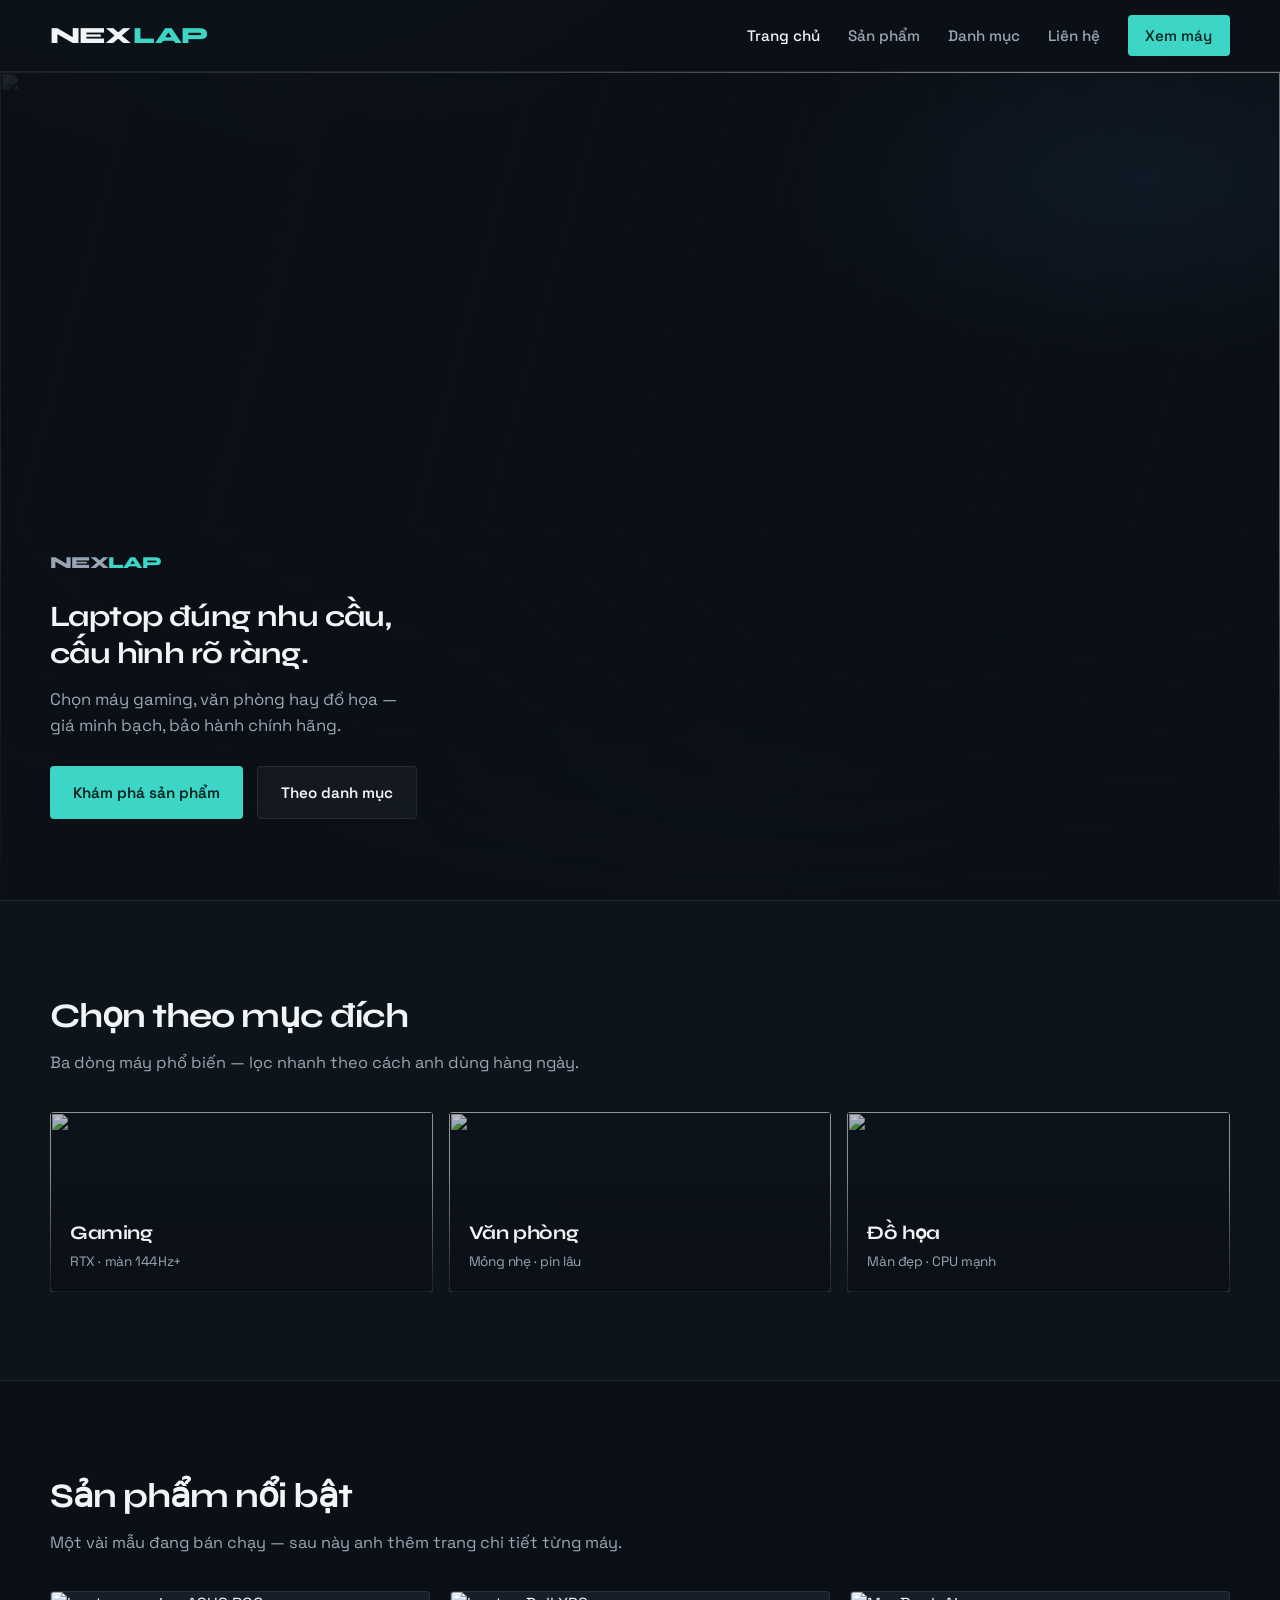
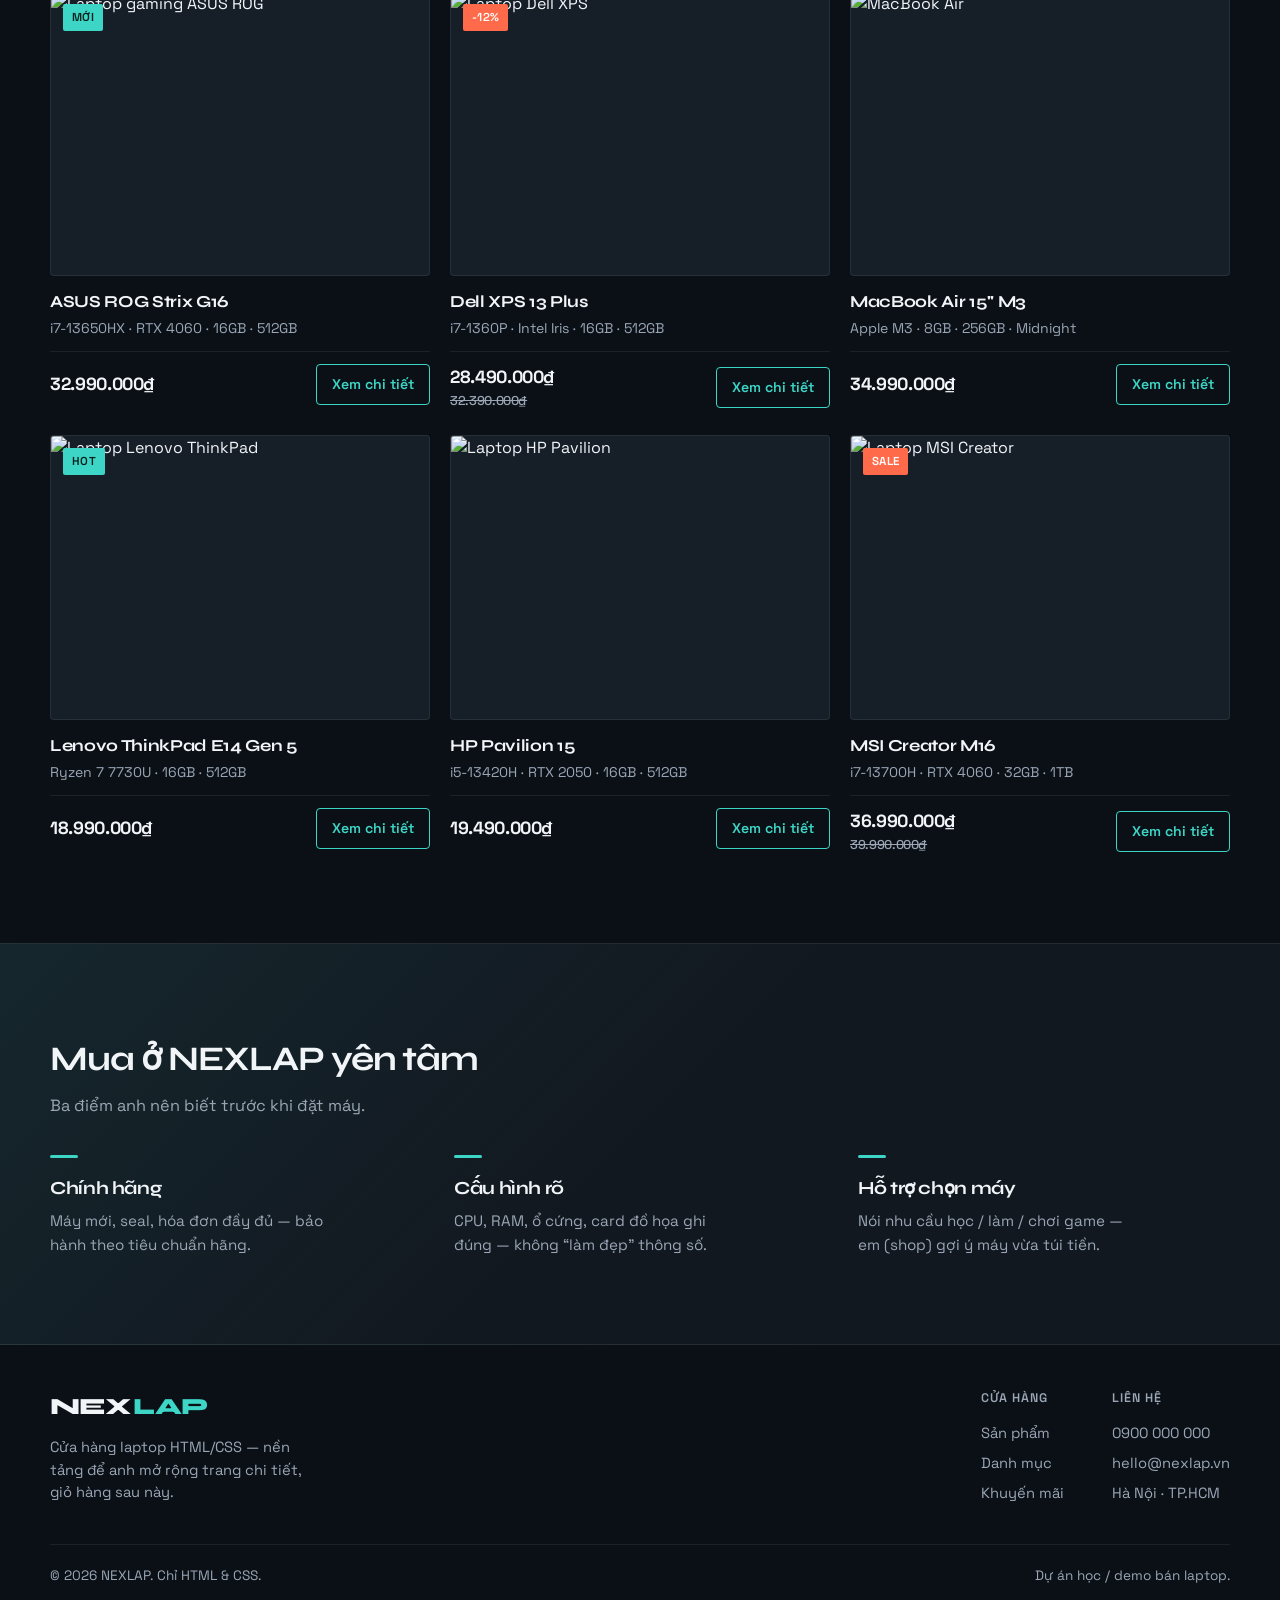
==== index.html @ 3cbf08a7 "create project" ====
<!DOCTYPE html>
<html lang="vi">
<head>
  <meta charset="UTF-8" />
  <meta name="viewport" content="width=device-width, initial-scale=1.0" />
  <title>NEXLAP — Laptop chính hãng</title>
  <meta name="description" content="NEXLAP — Cửa hàng laptop gaming, văn phòng và đồ họa. Máy chính hãng, cấu hình rõ ràng." />
  <link rel="stylesheet" href="css/style.css" />
</head>
<body>
  <header class="site-header">
    <div class="container">
      <a class="brand" href="index.html">NEX<span>LAP</span></a>

      <input class="nav-check" type="checkbox" id="nav-toggle" hidden />
      <label class="menu-toggle" for="nav-toggle" aria-label="Mở / đóng menu">
        <span></span>
      </label>

      <nav class="nav" id="main-nav">
        <a href="index.html" aria-current="page">Trang chủ</a>
        <a href="#san-pham">Sản phẩm</a>
        <a href="#danh-muc">Danh mục</a>
        <a href="#lien-he">Liên hệ</a>
        <a class="nav-cta" href="#san-pham">Xem máy</a>
      </nav>
    </div>
  </header>

  <main>
    <section class="hero" aria-label="Giới thiệu">
      <div class="hero-media" aria-hidden="true">
        <img
          src="https://images.unsplash.com/photo-1496181133206-80ce9b88a853?auto=format&fit=crop&w=1920&q=80"
          alt=""
          width="1920"
          height="1080"
        />
      </div>
      <div class="container">
        <div class="hero-content">
          <p class="hero-brand">NEX<span>LAP</span></p>
          <h1>Laptop đúng nhu cầu, cấu hình rõ ràng.</h1>
          <p>Chọn máy gaming, văn phòng hay đồ họa — giá minh bạch, bảo hành chính hãng.</p>
          <div class="hero-actions">
            <a class="btn btn-primary" href="#san-pham">Khám phá sản phẩm</a>
            <a class="btn btn-ghost" href="#danh-muc">Theo danh mục</a>
          </div>
        </div>
      </div>
    </section>

    <section class="section categories" id="danh-muc">
      <div class="container">
        <div class="section-head">
          <h2>Chọn theo mục đích</h2>
          <p>Ba dòng máy phổ biến — lọc nhanh theo cách anh dùng hàng ngày.</p>
        </div>
        <div class="cat-grid">
          <a class="cat-link" href="#san-pham">
            <img
              src="https://images.unsplash.com/photo-1593640408182-31c70c8268f5?auto=format&fit=crop&w=800&q=80"
              alt=""
              width="800"
              height="500"
            />
            <strong>Gaming<em>RTX · màn 144Hz+</em></strong>
          </a>
          <a class="cat-link" href="#san-pham">
            <img
              src="https://images.unsplash.com/photo-1525547719571-a2d4ac882e74?auto=format&fit=crop&w=800&q=80"
              alt=""
              width="800"
              height="500"
            />
            <strong>Văn phòng<em>Mỏng nhẹ · pin lâu</em></strong>
          </a>
          <a class="cat-link" href="#san-pham">
            <img
              src="https://images.unsplash.com/photo-1517336714731-489689fd1ca8?auto=format&fit=crop&w=800&q=80"
              alt=""
              width="800"
              height="500"
            />
            <strong>Đồ họa<em>Màn đẹp · CPU mạnh</em></strong>
          </a>
        </div>
      </div>
    </section>

    <section class="section products" id="san-pham">
      <div class="container">
        <div class="section-head">
          <h2>Sản phẩm nổi bật</h2>
          <p>Một vài mẫu đang bán chạy — sau này anh thêm trang chi tiết từng máy.</p>
        </div>

        <div class="product-grid">
          <article class="product">
            <div class="product-media">
              <span class="product-badge">Mới</span>
              <img
                src="https://images.unsplash.com/photo-1603302576837-37561b2e2302?auto=format&fit=crop&w=900&q=80"
                alt="Laptop gaming ASUS ROG"
                width="900"
                height="675"
              />
            </div>
            <div class="product-body">
              <h3>ASUS ROG Strix G16</h3>
              <p class="product-specs">i7-13650HX · RTX 4060 · 16GB · 512GB</p>
              <div class="product-footer">
                <p class="price">32.990.000₫</p>
                <a class="btn-buy" href="#">Xem chi tiết</a>
              </div>
            </div>
          </article>

          <article class="product">
            <div class="product-media">
              <span class="product-badge sale">-12%</span>
              <img
                src="https://images.unsplash.com/photo-1588872657578-7efd1f1555ed?auto=format&fit=crop&w=900&q=80"
                alt="Laptop Dell XPS"
                width="900"
                height="675"
              />
            </div>
            <div class="product-body">
              <h3>Dell XPS 13 Plus</h3>
              <p class="product-specs">i7-1360P · Intel Iris · 16GB · 512GB</p>
              <div class="product-footer">
                <p class="price">28.490.000₫ <s>32.390.000₫</s></p>
                <a class="btn-buy" href="#">Xem chi tiết</a>
              </div>
            </div>
          </article>

          <article class="product">
            <div class="product-media">
              <img
                src="https://images.unsplash.com/photo-1511385348-a52b4a160dc2?auto=format&fit=crop&w=900&q=80"
                alt="MacBook Air"
                width="900"
                height="675"
              />
            </div>
            <div class="product-body">
              <h3>MacBook Air 15" M3</h3>
              <p class="product-specs">Apple M3 · 8GB · 256GB · Midnight</p>
              <div class="product-footer">
                <p class="price">34.990.000₫</p>
                <a class="btn-buy" href="#">Xem chi tiết</a>
              </div>
            </div>
          </article>

          <article class="product">
            <div class="product-media">
              <span class="product-badge">Hot</span>
              <img
                src="https://images.unsplash.com/photo-1525547719571-a2d4ac882e74?auto=format&fit=crop&w=900&q=80"
                alt="Laptop Lenovo ThinkPad"
                width="900"
                height="675"
              />
            </div>
            <div class="product-body">
              <h3>Lenovo ThinkPad E14 Gen 5</h3>
              <p class="product-specs">Ryzen 7 7730U · 16GB · 512GB</p>
              <div class="product-footer">
                <p class="price">18.990.000₫</p>
                <a class="btn-buy" href="#">Xem chi tiết</a>
              </div>
            </div>
          </article>

          <article class="product">
            <div class="product-media">
              <img
                src="https://images.unsplash.com/photo-1611186871348-b1ce696e52c9?auto=format&fit=crop&w=900&q=80"
                alt="Laptop HP Pavilion"
                width="900"
                height="675"
              />
            </div>
            <div class="product-body">
              <h3>HP Pavilion 15</h3>
              <p class="product-specs">i5-13420H · RTX 2050 · 16GB · 512GB</p>
              <div class="product-footer">
                <p class="price">19.490.000₫</p>
                <a class="btn-buy" href="#">Xem chi tiết</a>
              </div>
            </div>
          </article>

          <article class="product">
            <div class="product-media">
              <span class="product-badge sale">Sale</span>
              <img
                src="https://images.unsplash.com/photo-1496181133206-80ce9b88a853?auto=format&fit=crop&w=900&q=80"
                alt="Laptop MSI Creator"
                width="900"
                height="675"
              />
            </div>
            <div class="product-body">
              <h3>MSI Creator M16</h3>
              <p class="product-specs">i7-13700H · RTX 4060 · 32GB · 1TB</p>
              <div class="product-footer">
                <p class="price">36.990.000₫ <s>39.990.000₫</s></p>
                <a class="btn-buy" href="#">Xem chi tiết</a>
              </div>
            </div>
          </article>
        </div>
      </div>
    </section>

    <section class="section promise">
      <div class="container">
        <div class="section-head">
          <h2>Mua ở NEXLAP yên tâm</h2>
          <p>Ba điểm anh nên biết trước khi đặt máy.</p>
        </div>
        <div class="promise-grid">
          <div class="promise-item">
            <h3>Chính hãng</h3>
            <p>Máy mới, seal, hóa đơn đầy đủ — bảo hành theo tiêu chuẩn hãng.</p>
          </div>
          <div class="promise-item">
            <h3>Cấu hình rõ</h3>
            <p>CPU, RAM, ổ cứng, card đồ họa ghi đúng — không “làm đẹp” thông số.</p>
          </div>
          <div class="promise-item">
            <h3>Hỗ trợ chọn máy</h3>
            <p>Nói nhu cầu học / làm / chơi game — em (shop) gợi ý máy vừa túi tiền.</p>
          </div>
        </div>
      </div>
    </section>
  </main>

  <footer class="site-footer" id="lien-he">
    <div class="container">
      <div class="footer-top">
        <div class="footer-brand">
          <a class="brand" href="index.html">NEX<span>LAP</span></a>
          <p>Cửa hàng laptop HTML/CSS — nền tảng để anh mở rộng trang chi tiết, giỏ hàng sau này.</p>
        </div>
        <div class="footer-links">
          <div>
            <h4>Cửa hàng</h4>
            <a href="#san-pham">Sản phẩm</a>
            <a href="#danh-muc">Danh mục</a>
            <a href="#">Khuyến mãi</a>
          </div>
          <div>
            <h4>Liên hệ</h4>
            <a href="tel:0900000000">0900 000 000</a>
            <a href="mailto:hello@nexlap.vn">hello@nexlap.vn</a>
            <a href="#">Hà Nội · TP.HCM</a>
          </div>
        </div>
      </div>
      <div class="footer-bottom">
        <p>© 2026 NEXLAP. Chỉ HTML &amp; CSS.</p>
        <p>Dự án học / demo bán laptop.</p>
      </div>
    </div>
  </footer>

</body>
</html>
---- css/style.css ----
/* ========== NEXLAP — Laptop Store ========== */
@import url("https://fonts.googleapis.com/css2?family=Space+Grotesk:wght@400;500;600;700&family=Syne:wght@600;700;800&display=swap");

:root {
  --bg: #0b1016;
  --bg-elevated: #121820;
  --surface: #161e28;
  --text: #f2f5f8;
  --text-muted: #9aa6b5;
  --accent: #3dd6c6;
  --accent-deep: #1fa89a;
  --accent-soft: rgba(61, 214, 198, 0.14);
  --line: rgba(242, 245, 248, 0.08);
  --danger-sale: #ff6b4a;
  --radius: 4px;
  --max: 1180px;
  --header-h: 72px;
  --ease: cubic-bezier(0.22, 1, 0.36, 1);
}

*,
*::before,
*::after {
  box-sizing: border-box;
  margin: 0;
  padding: 0;
}

html {
  scroll-behavior: smooth;
}

body {
  font-family: "Space Grotesk", sans-serif;
  background: var(--bg);
  color: var(--text);
  line-height: 1.55;
  min-height: 100vh;
  overflow-x: hidden;
}

img {
  display: block;
  max-width: 100%;
  height: auto;
}

a {
  color: inherit;
  text-decoration: none;
}

ul {
  list-style: none;
}

button {
  font: inherit;
  border: none;
  cursor: pointer;
  background: none;
  color: inherit;
}

.container {
  width: min(100% - 2.5rem, var(--max));
  margin-inline: auto;
}

/* Atmospheric base */
body::before {
  content: "";
  position: fixed;
  inset: 0;
  pointer-events: none;
  z-index: -1;
  background:
    radial-gradient(ellipse 80% 50% at 15% -10%, rgba(61, 214, 198, 0.16), transparent 55%),
    radial-gradient(ellipse 60% 40% at 90% 20%, rgba(40, 90, 140, 0.22), transparent 50%),
    radial-gradient(ellipse 50% 35% at 50% 100%, rgba(20, 40, 60, 0.5), transparent 60%),
    var(--bg);
}

/* ========== Header ========== */
.site-header {
  position: sticky;
  top: 0;
  z-index: 100;
  height: var(--header-h);
  display: flex;
  align-items: center;
  border-bottom: 1px solid var(--line);
  background: rgba(11, 16, 22, 0.82);
  backdrop-filter: blur(14px);
  -webkit-backdrop-filter: blur(14px);
}

.site-header .container {
  display: flex;
  align-items: center;
  justify-content: space-between;
  gap: 1.5rem;
}

.brand {
  font-family: "Syne", sans-serif;
  font-weight: 800;
  font-size: 1.45rem;
  letter-spacing: -0.03em;
  display: inline-flex;
  align-items: baseline;
  gap: 0.15em;
}

.brand span {
  color: var(--accent);
}

.nav {
  display: flex;
  align-items: center;
  gap: 1.75rem;
}

.nav a {
  font-size: 0.95rem;
  font-weight: 500;
  color: var(--text-muted);
  transition: color 0.25s var(--ease);
}

.nav a:hover,
.nav a[aria-current="page"] {
  color: var(--text);
}

.nav-cta {
  display: inline-flex;
  align-items: center;
  padding: 0.55rem 1.1rem;
  background: var(--accent);
  color: #06201c !important;
  font-weight: 600;
  border-radius: var(--radius);
  transition: transform 0.25s var(--ease), background 0.25s var(--ease);
}

.nav-cta:hover {
  background: #5ee4d6;
  transform: translateY(-1px);
}

.nav-check {
  position: absolute;
  opacity: 0;
  pointer-events: none;
}

.menu-toggle {
  display: none;
  width: 40px;
  height: 40px;
  place-items: center;
  border: 1px solid var(--line);
  border-radius: var(--radius);
  cursor: pointer;
}

.menu-toggle span {
  display: block;
  width: 18px;
  height: 2px;
  background: var(--text);
  position: relative;
}

.menu-toggle span::before,
.menu-toggle span::after {
  content: "";
  position: absolute;
  left: 0;
  width: 18px;
  height: 2px;
  background: var(--text);
}

.menu-toggle span::before {
  top: -6px;
}

.menu-toggle span::after {
  top: 6px;
}

/* ========== Hero ========== */
.hero {
  position: relative;
  min-height: calc(100vh - var(--header-h));
  display: grid;
  align-items: end;
  overflow: hidden;
}

.hero-media {
  position: absolute;
  inset: 0;
  z-index: 0;
}

.hero-media img {
  width: 100%;
  height: 100%;
  object-fit: cover;
  object-position: center 40%;
  animation: heroZoom 18s var(--ease) infinite alternate;
}

@keyframes heroZoom {
  from {
    transform: scale(1);
  }
  to {
    transform: scale(1.06);
  }
}

.hero-media::after {
  content: "";
  position: absolute;
  inset: 0;
  background:
    linear-gradient(105deg, rgba(11, 16, 22, 0.92) 0%, rgba(11, 16, 22, 0.72) 42%, rgba(11, 16, 22, 0.35) 70%, rgba(11, 16, 22, 0.55) 100%),
    linear-gradient(to top, rgba(11, 16, 22, 0.95) 0%, transparent 45%);
}

.hero-content {
  position: relative;
  z-index: 1;
  padding: clamp(3rem, 8vh, 5.5rem) 0 clamp(3.5rem, 9vh, 6rem);
  max-width: 34rem;
  animation: fadeUp 0.9s var(--ease) both;
}

@keyframes fadeUp {
  from {
    opacity: 0;
    transform: translateY(28px);
  }
  to {
    opacity: 1;
    transform: translateY(0);
  }
}

.hero-brand {
  font-family: "Syne", sans-serif;
  font-weight: 800;
  font-size: clamp(2.8rem, 7vw, 4.75rem);
  letter-spacing: -0.04em;
  line-height: 0.95;
  margin-bottom: 1.15rem;
}

.hero-brand span {
  color: var(--accent);
}

.hero h1 {
  font-family: "Syne", sans-serif;
  font-weight: 700;
  font-size: clamp(1.35rem, 2.8vw, 1.85rem);
  letter-spacing: -0.02em;
  line-height: 1.25;
  margin-bottom: 0.85rem;
  max-width: 18ch;
}

.hero p {
  color: var(--text-muted);
  font-size: 1.05rem;
  max-width: 32ch;
  margin-bottom: 1.75rem;
}

.hero-actions {
  display: flex;
  flex-wrap: wrap;
  gap: 0.85rem;
}

.btn {
  display: inline-flex;
  align-items: center;
  justify-content: center;
  gap: 0.4rem;
  padding: 0.85rem 1.45rem;
  font-weight: 600;
  font-size: 0.95rem;
  border-radius: var(--radius);
  transition: transform 0.25s var(--ease), background 0.25s var(--ease), border-color 0.25s var(--ease);
}

.btn:hover {
  transform: translateY(-2px);
}

.btn-primary {
  background: var(--accent);
  color: #06201c;
}

.btn-primary:hover {
  background: #5ee4d6;
}

.btn-ghost {
  border: 1px solid var(--line);
  background: rgba(255, 255, 255, 0.04);
  color: var(--text);
}

.btn-ghost:hover {
  border-color: rgba(61, 214, 198, 0.45);
  background: var(--accent-soft);
}

/* ========== Section shared ========== */
.section {
  padding: clamp(3.5rem, 8vw, 5.5rem) 0;
}

.section-head {
  margin-bottom: 2.25rem;
  max-width: 36rem;
  animation: fadeUp 0.8s var(--ease) both;
}

.section-head h2 {
  font-family: "Syne", sans-serif;
  font-weight: 700;
  font-size: clamp(1.65rem, 3.2vw, 2.15rem);
  letter-spacing: -0.03em;
  margin-bottom: 0.5rem;
}

.section-head p {
  color: var(--text-muted);
  font-size: 1.02rem;
}

/* ========== Categories ========== */
.categories {
  border-top: 1px solid var(--line);
  border-bottom: 1px solid var(--line);
  background: rgba(18, 24, 32, 0.55);
}

.cat-grid {
  display: grid;
  grid-template-columns: repeat(3, 1fr);
  gap: 1rem;
}

.cat-link {
  position: relative;
  display: block;
  min-height: 180px;
  overflow: hidden;
  border-radius: var(--radius);
  isolation: isolate;
  transition: transform 0.35s var(--ease);
}

.cat-link:hover {
  transform: translateY(-4px);
}

.cat-link img {
  width: 100%;
  height: 100%;
  object-fit: cover;
  position: absolute;
  inset: 0;
  transition: transform 0.6s var(--ease);
}

.cat-link:hover img {
  transform: scale(1.05);
}

.cat-link::after {
  content: "";
  position: absolute;
  inset: 0;
  background: linear-gradient(to top, rgba(11, 16, 22, 0.92) 0%, rgba(11, 16, 22, 0.25) 70%);
  z-index: 1;
}

.cat-link strong {
  position: relative;
  z-index: 2;
  display: block;
  padding: 1.25rem;
  margin-top: auto;
  position: absolute;
  bottom: 0;
  left: 0;
  right: 0;
  z-index: 2;
  font-family: "Syne", sans-serif;
  font-size: 1.2rem;
  font-weight: 700;
  letter-spacing: -0.02em;
}

.cat-link em {
  display: block;
  font-style: normal;
  font-family: "Space Grotesk", sans-serif;
  font-size: 0.85rem;
  font-weight: 400;
  color: var(--text-muted);
  margin-top: 0.2rem;
}

/* ========== Products ========== */
.products {
  scroll-margin-top: calc(var(--header-h) + 1rem);
}

.product-grid {
  display: grid;
  grid-template-columns: repeat(3, 1fr);
  gap: 1.5rem 1.25rem;
}

.product {
  display: flex;
  flex-direction: column;
  gap: 0.9rem;
  animation: fadeUp 0.75s var(--ease) both;
}

.product:nth-child(1) { animation-delay: 0.05s; }
.product:nth-child(2) { animation-delay: 0.12s; }
.product:nth-child(3) { animation-delay: 0.19s; }
.product:nth-child(4) { animation-delay: 0.26s; }
.product:nth-child(5) { animation-delay: 0.33s; }
.product:nth-child(6) { animation-delay: 0.4s; }

.product-media {
  position: relative;
  aspect-ratio: 4 / 3;
  background: var(--surface);
  border-radius: var(--radius);
  overflow: hidden;
  border: 1px solid var(--line);
}

.product-media img {
  width: 100%;
  height: 100%;
  object-fit: cover;
  transition: transform 0.5s var(--ease);
}

.product:hover .product-media img {
  transform: scale(1.04);
}

.product-badge {
  position: absolute;
  top: 0.75rem;
  left: 0.75rem;
  padding: 0.28rem 0.55rem;
  font-size: 0.72rem;
  font-weight: 600;
  letter-spacing: 0.04em;
  text-transform: uppercase;
  background: var(--accent);
  color: #06201c;
  border-radius: 2px;
}

.product-badge.sale {
  background: var(--danger-sale);
  color: #fff;
}

.product-body {
  display: flex;
  flex-direction: column;
  gap: 0.35rem;
  flex: 1;
}

.product-body h3 {
  font-family: "Syne", sans-serif;
  font-size: 1.05rem;
  font-weight: 700;
  letter-spacing: -0.02em;
  line-height: 1.3;
}

.product-specs {
  font-size: 0.88rem;
  color: var(--text-muted);
}

.product-footer {
  display: flex;
  align-items: center;
  justify-content: space-between;
  gap: 0.75rem;
  margin-top: 0.35rem;
  padding-top: 0.75rem;
  border-top: 1px solid var(--line);
}

.price {
  font-weight: 700;
  font-size: 1.1rem;
  letter-spacing: -0.02em;
}

.price s {
  display: block;
  font-size: 0.8rem;
  font-weight: 500;
  color: var(--text-muted);
}

.btn-buy {
  padding: 0.55rem 0.95rem;
  background: transparent;
  border: 1px solid var(--accent);
  color: var(--accent);
  font-size: 0.88rem;
  font-weight: 600;
  border-radius: var(--radius);
  transition: background 0.25s var(--ease), color 0.25s var(--ease), transform 0.25s var(--ease);
}

.btn-buy:hover {
  background: var(--accent);
  color: #06201c;
  transform: translateY(-1px);
}

/* ========== Promise ========== */
.promise {
  background:
    linear-gradient(135deg, rgba(61, 214, 198, 0.08), transparent 50%),
    var(--bg-elevated);
  border-top: 1px solid var(--line);
  border-bottom: 1px solid var(--line);
}

.promise-grid {
  display: grid;
  grid-template-columns: repeat(3, 1fr);
  gap: 2rem;
}

.promise-item h3 {
  font-family: "Syne", sans-serif;
  font-size: 1.15rem;
  font-weight: 700;
  margin-bottom: 0.45rem;
  letter-spacing: -0.02em;
}

.promise-item p {
  color: var(--text-muted);
  font-size: 0.95rem;
  max-width: 28ch;
}

.promise-item::before {
  content: "";
  display: block;
  width: 28px;
  height: 3px;
  background: var(--accent);
  margin-bottom: 1rem;
  border-radius: 2px;
}

/* ========== Footer ========== */
.site-footer {
  padding: 2.75rem 0 2rem;
}

.footer-top {
  display: flex;
  justify-content: space-between;
  align-items: flex-start;
  gap: 2rem;
  padding-bottom: 2rem;
  border-bottom: 1px solid var(--line);
  margin-bottom: 1.25rem;
}

.footer-brand .brand {
  margin-bottom: 0.65rem;
}

.footer-brand p {
  color: var(--text-muted);
  font-size: 0.92rem;
  max-width: 28ch;
}

.footer-links {
  display: flex;
  gap: 3rem;
}

.footer-links h4 {
  font-size: 0.78rem;
  text-transform: uppercase;
  letter-spacing: 0.08em;
  color: var(--text-muted);
  margin-bottom: 0.85rem;
  font-weight: 600;
}

.footer-links a {
  display: block;
  font-size: 0.92rem;
  color: var(--text-muted);
  margin-bottom: 0.45rem;
  transition: color 0.2s;
}

.footer-links a:hover {
  color: var(--accent);
}

.footer-bottom {
  display: flex;
  justify-content: space-between;
  align-items: center;
  gap: 1rem;
  font-size: 0.85rem;
  color: var(--text-muted);
}

/* ========== Responsive ========== */
@media (max-width: 900px) {
  .cat-grid,
  .product-grid,
  .promise-grid {
    grid-template-columns: repeat(2, 1fr);
  }

  .footer-top {
    flex-direction: column;
  }
}

@media (max-width: 720px) {
  .menu-toggle {
    display: grid;
  }

  .nav {
    display: none;
    position: absolute;
    top: var(--header-h);
    left: 0;
    right: 0;
    flex-direction: column;
    align-items: stretch;
    gap: 0;
    padding: 0.75rem 1.25rem 1.25rem;
    background: rgba(11, 16, 22, 0.96);
    border-bottom: 1px solid var(--line);
  }

  .nav-check:checked ~ .nav {
    display: flex;
  }

  .nav a {
    padding: 0.85rem 0;
    border-bottom: 1px solid var(--line);
  }

  .nav-cta {
    margin-top: 0.75rem;
    justify-content: center;
  }

  .hero {
    min-height: calc(100svh - var(--header-h));
  }

  .cat-grid,
  .product-grid,
  .promise-grid {
    grid-template-columns: 1fr;
  }

  .cat-link {
    min-height: 140px;
  }

  .footer-links {
    flex-wrap: wrap;
    gap: 1.75rem 2.5rem;
  }

  .footer-bottom {
    flex-direction: column;
    align-items: flex-start;
  }
}

@media (prefers-reduced-motion: reduce) {
  *,
  *::before,
  *::after {
    animation: none !important;
    transition: none !important;
  }

  .hero-media img {
    transform: none;
  }
}
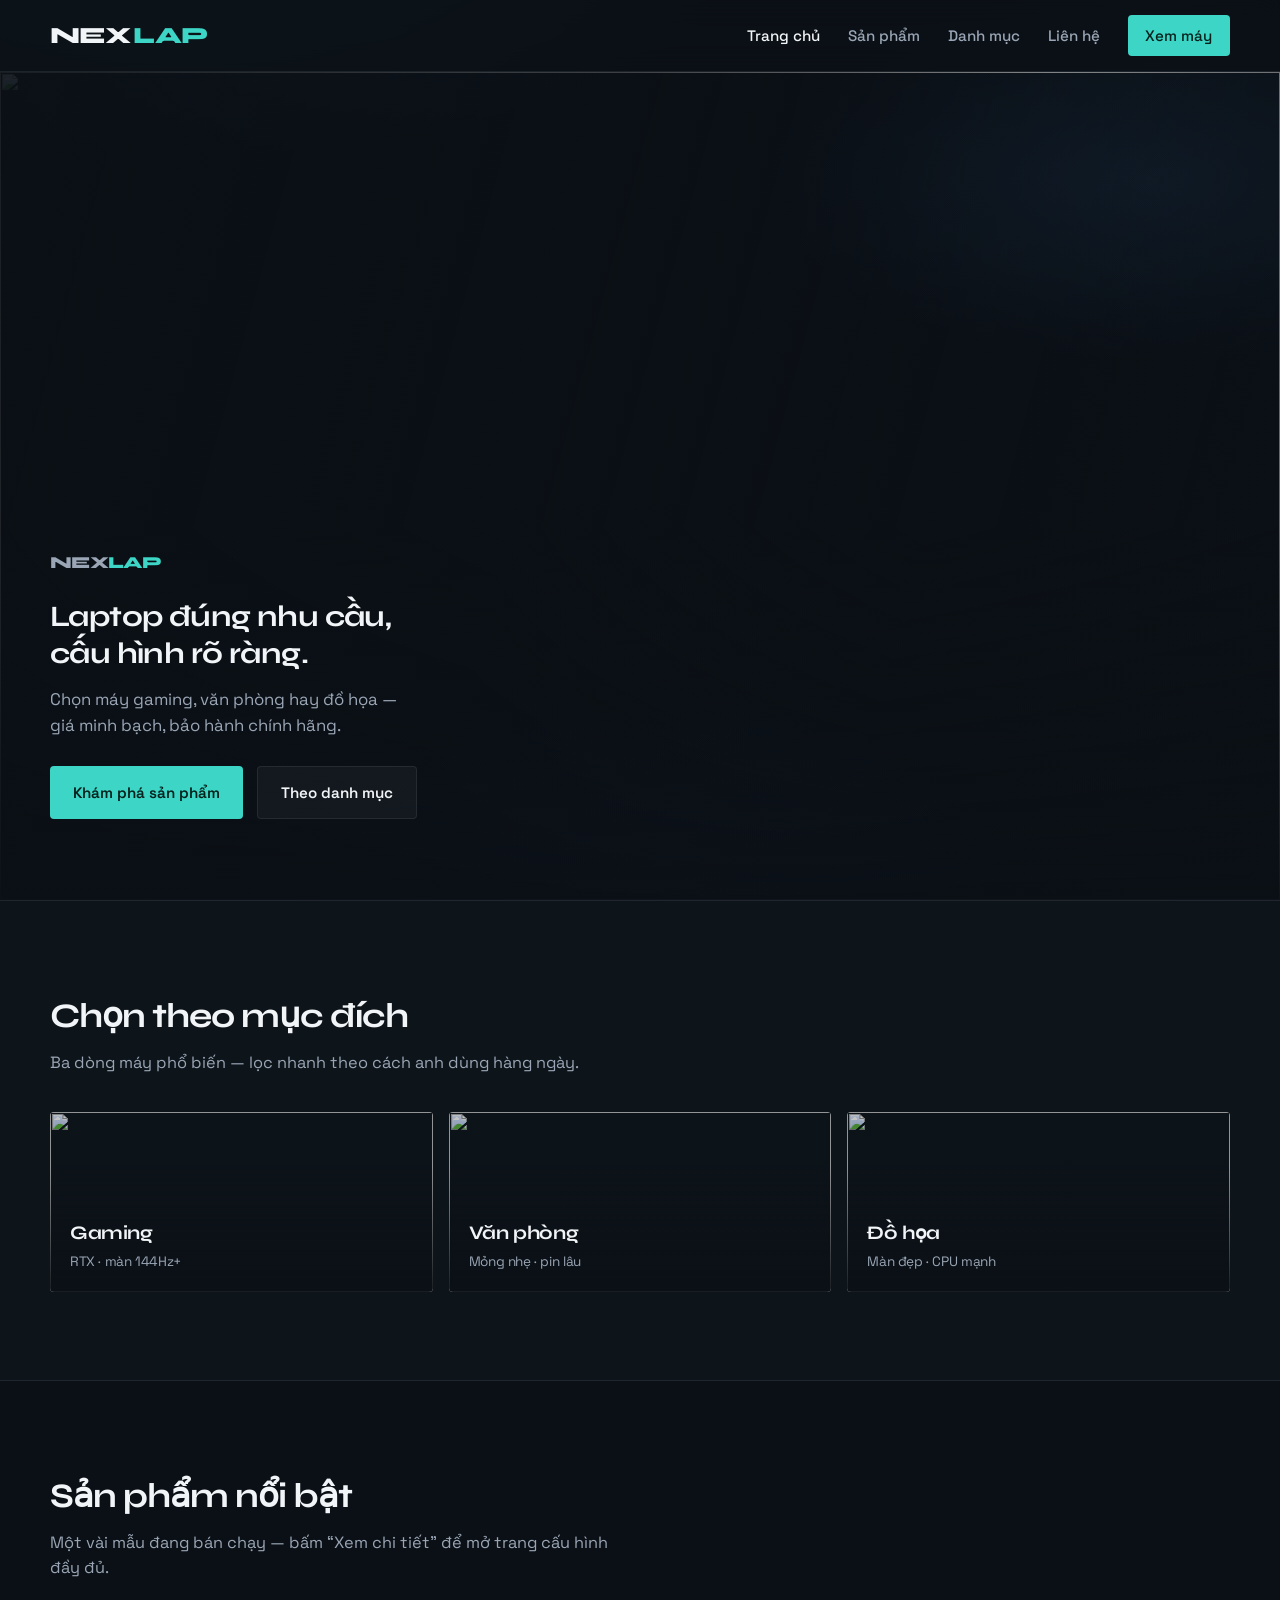
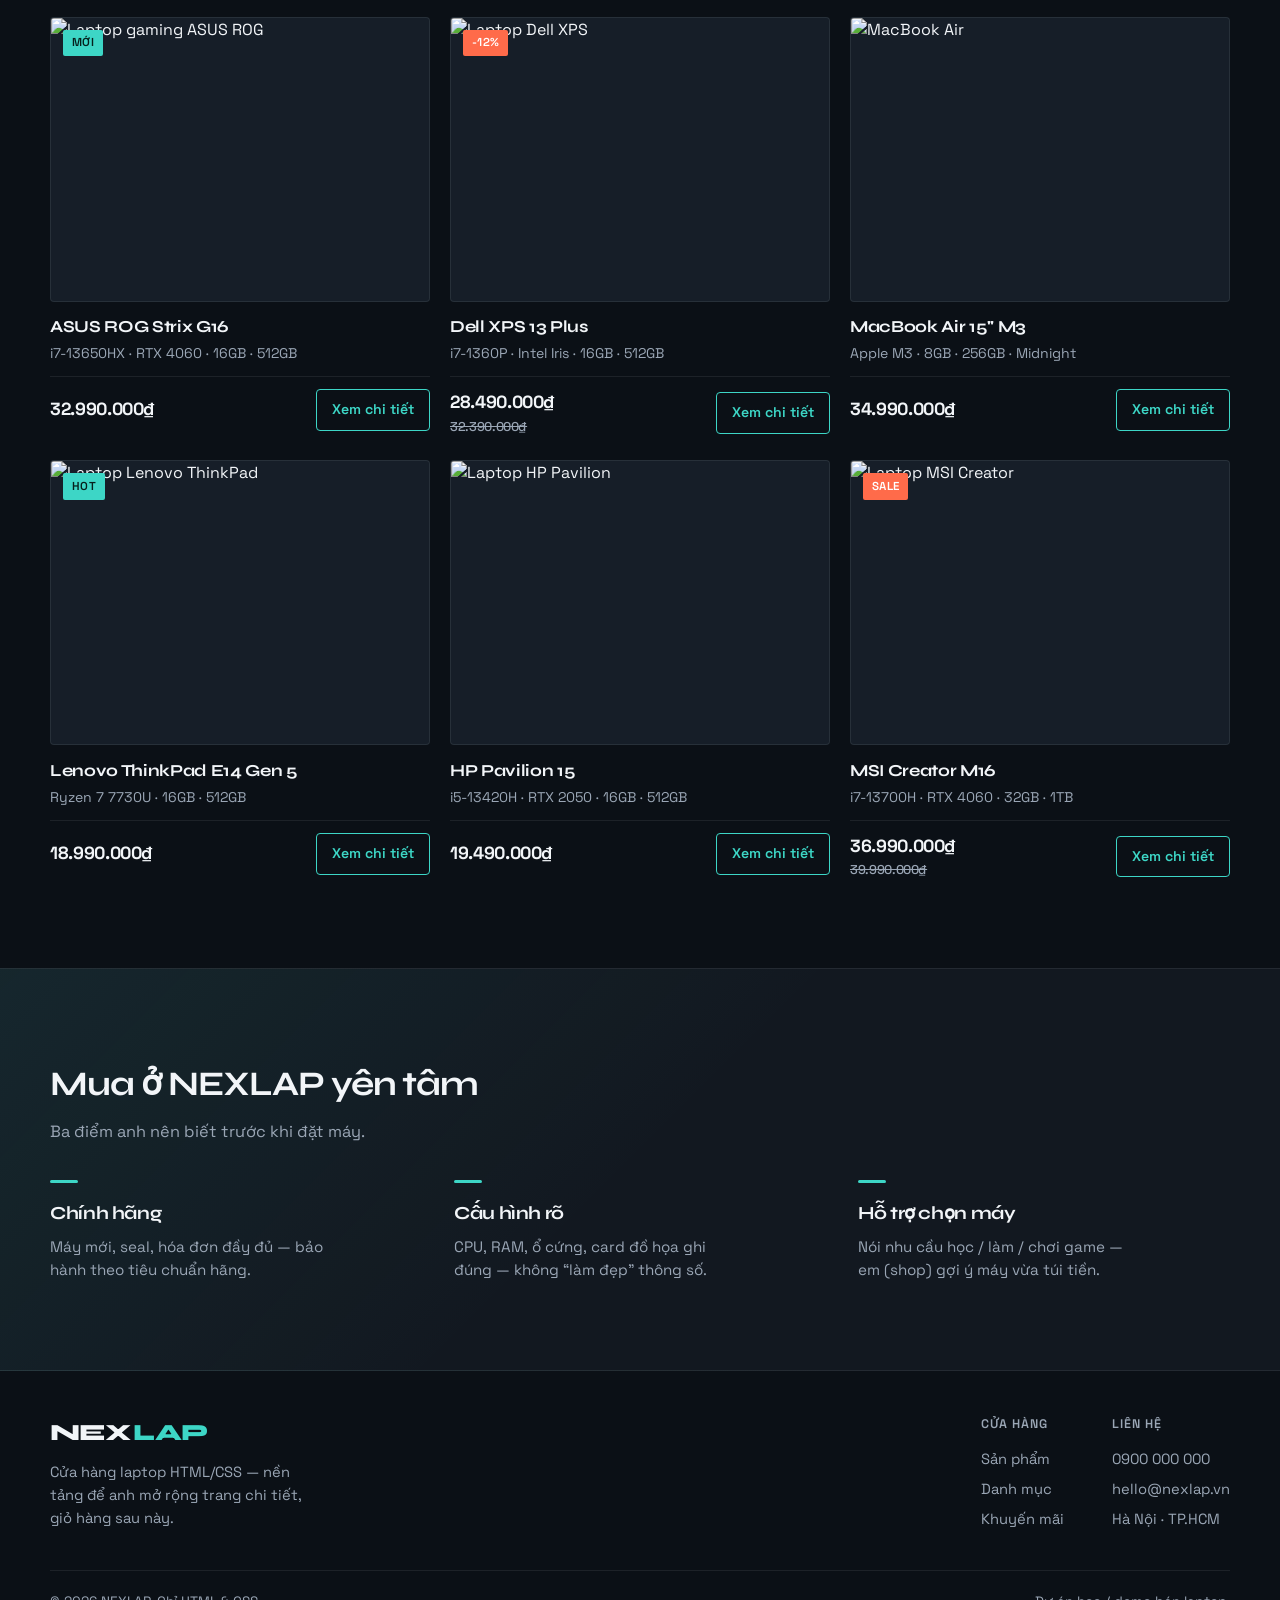
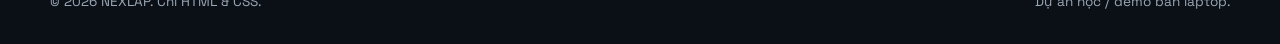
==== commit e07059f6: "them trang chi tiet san pham" ====
--- a/index.html
+++ b/index.html
@@ -92,7 +92,7 @@
       <div class="container">
         <div class="section-head">
           <h2>Sản phẩm nổi bật</h2>
-          <p>Một vài mẫu đang bán chạy — sau này anh thêm trang chi tiết từng máy.</p>
+          <p>Một vài mẫu đang bán chạy — bấm “Xem chi tiết” để mở trang cấu hình đầy đủ.</p>
         </div>
 
         <div class="product-grid">
@@ -111,7 +111,7 @@
               <p class="product-specs">i7-13650HX · RTX 4060 · 16GB · 512GB</p>
               <div class="product-footer">
                 <p class="price">32.990.000₫</p>
-                <a class="btn-buy" href="#">Xem chi tiết</a>
+                <a class="btn-buy" href="chi-tiet.html">Xem chi tiết</a>
               </div>
             </div>
           </article>
@@ -131,7 +131,7 @@
               <p class="product-specs">i7-1360P · Intel Iris · 16GB · 512GB</p>
               <div class="product-footer">
                 <p class="price">28.490.000₫ <s>32.390.000₫</s></p>
-                <a class="btn-buy" href="#">Xem chi tiết</a>
+                <a class="btn-buy" href="chi-tiet.html">Xem chi tiết</a>
               </div>
             </div>
           </article>
@@ -150,7 +150,7 @@
               <p class="product-specs">Apple M3 · 8GB · 256GB · Midnight</p>
               <div class="product-footer">
                 <p class="price">34.990.000₫</p>
-                <a class="btn-buy" href="#">Xem chi tiết</a>
+                <a class="btn-buy" href="chi-tiet.html">Xem chi tiết</a>
               </div>
             </div>
           </article>
@@ -170,7 +170,7 @@
               <p class="product-specs">Ryzen 7 7730U · 16GB · 512GB</p>
               <div class="product-footer">
                 <p class="price">18.990.000₫</p>
-                <a class="btn-buy" href="#">Xem chi tiết</a>
+                <a class="btn-buy" href="chi-tiet.html">Xem chi tiết</a>
               </div>
             </div>
           </article>
@@ -189,7 +189,7 @@
               <p class="product-specs">i5-13420H · RTX 2050 · 16GB · 512GB</p>
               <div class="product-footer">
                 <p class="price">19.490.000₫</p>
-                <a class="btn-buy" href="#">Xem chi tiết</a>
+                <a class="btn-buy" href="chi-tiet.html">Xem chi tiết</a>
               </div>
             </div>
           </article>
@@ -209,7 +209,7 @@
               <p class="product-specs">i7-13700H · RTX 4060 · 32GB · 1TB</p>
               <div class="product-footer">
                 <p class="price">36.990.000₫ <s>39.990.000₫</s></p>
-                <a class="btn-buy" href="#">Xem chi tiết</a>
+                <a class="btn-buy" href="chi-tiet.html">Xem chi tiết</a>
               </div>
             </div>
           </article>
--- a/css/style.css
+++ b/css/style.css
@@ -717,6 +717,283 @@
   }
 }
 
+/* ========== Product detail ========== */
+.breadcrumb {
+  display: flex;
+  flex-wrap: wrap;
+  align-items: center;
+  gap: 0.45rem;
+  padding: 1.35rem 0 0;
+  font-size: 0.88rem;
+  color: var(--text-muted);
+}
+
+.breadcrumb a {
+  color: var(--text-muted);
+  transition: color 0.2s;
+}
+
+.breadcrumb a:hover {
+  color: var(--accent);
+}
+
+.breadcrumb [aria-current="page"] {
+  color: var(--text);
+}
+
+.detail {
+  padding-top: 1.5rem;
+}
+
+.detail-layout {
+  display: grid;
+  grid-template-columns: 1.05fr 0.95fr;
+  gap: clamp(1.75rem, 4vw, 3.25rem);
+  align-items: start;
+}
+
+.detail-gallery {
+  position: sticky;
+  top: calc(var(--header-h) + 1rem);
+}
+
+.detail-stage {
+  position: relative;
+  aspect-ratio: 4 / 3;
+  background: var(--surface);
+  border: 1px solid var(--line);
+  border-radius: var(--radius);
+  overflow: hidden;
+  margin-bottom: 0.75rem;
+}
+
+.detail-stage .shot {
+  position: absolute;
+  inset: 0;
+  width: 100%;
+  height: 100%;
+  object-fit: cover;
+  opacity: 0;
+  transition: opacity 0.35s var(--ease);
+}
+
+.detail-gallery:has(#g1:checked) .shot-1,
+.detail-gallery:has(#g2:checked) .shot-2,
+.detail-gallery:has(#g3:checked) .shot-3 {
+  opacity: 1;
+}
+
+.detail-thumbs {
+  display: grid;
+  grid-template-columns: repeat(3, 1fr);
+  gap: 0.65rem;
+}
+
+.thumb {
+  display: block;
+  aspect-ratio: 4 / 3;
+  border-radius: var(--radius);
+  overflow: hidden;
+  border: 2px solid transparent;
+  cursor: pointer;
+  opacity: 0.65;
+  transition: opacity 0.25s var(--ease), border-color 0.25s var(--ease);
+}
+
+.thumb img {
+  width: 100%;
+  height: 100%;
+  object-fit: cover;
+}
+
+.thumb:hover {
+  opacity: 1;
+}
+
+.detail-gallery:has(#g1:checked) .thumb[for="g1"],
+.detail-gallery:has(#g2:checked) .thumb[for="g2"],
+.detail-gallery:has(#g3:checked) .thumb[for="g3"] {
+  opacity: 1;
+  border-color: var(--accent);
+}
+
+.detail-info {
+  animation: fadeUp 0.75s var(--ease) both;
+}
+
+.detail-brand {
+  font-size: 0.82rem;
+  font-weight: 600;
+  letter-spacing: 0.06em;
+  text-transform: uppercase;
+  color: var(--accent);
+  margin-bottom: 0.55rem;
+}
+
+.detail-info h1 {
+  font-family: "Syne", sans-serif;
+  font-weight: 800;
+  font-size: clamp(1.75rem, 3.5vw, 2.35rem);
+  letter-spacing: -0.03em;
+  line-height: 1.15;
+  margin-bottom: 0.4rem;
+}
+
+.detail-sku {
+  font-size: 0.88rem;
+  color: var(--text-muted);
+  margin-bottom: 1.25rem;
+}
+
+.detail-price-row {
+  display: flex;
+  flex-wrap: wrap;
+  align-items: baseline;
+  gap: 0.75rem 1.25rem;
+  margin-bottom: 1.15rem;
+  padding-bottom: 1.15rem;
+  border-bottom: 1px solid var(--line);
+}
+
+.detail-price {
+  font-family: "Syne", sans-serif;
+  font-size: clamp(1.65rem, 3vw, 2rem);
+  font-weight: 800;
+  letter-spacing: -0.03em;
+  color: var(--accent);
+}
+
+.detail-stock {
+  font-size: 0.9rem;
+  color: var(--text-muted);
+}
+
+.detail-lead {
+  color: var(--text-muted);
+  margin-bottom: 1.15rem;
+  max-width: 38ch;
+}
+
+.detail-highlights {
+  display: grid;
+  gap: 0.55rem;
+  margin-bottom: 1.5rem;
+}
+
+.detail-highlights li {
+  position: relative;
+  padding-left: 1.15rem;
+  font-size: 0.95rem;
+}
+
+.detail-highlights li::before {
+  content: "";
+  position: absolute;
+  left: 0;
+  top: 0.55em;
+  width: 7px;
+  height: 7px;
+  border-radius: 50%;
+  background: var(--accent);
+}
+
+.detail-actions {
+  display: flex;
+  flex-wrap: wrap;
+  gap: 0.75rem;
+  margin-bottom: 1rem;
+}
+
+.detail-note {
+  font-size: 0.9rem;
+  color: var(--text-muted);
+}
+
+.detail-note a {
+  color: var(--accent);
+  text-decoration: underline;
+  text-underline-offset: 3px;
+}
+
+.detail-specs {
+  padding-top: 0;
+  border-top: 1px solid var(--line);
+}
+
+.specs-table {
+  width: 100%;
+  border-collapse: collapse;
+  font-size: 0.95rem;
+}
+
+.specs-table tr {
+  border-bottom: 1px solid var(--line);
+}
+
+.specs-table th,
+.specs-table td {
+  padding: 0.95rem 0;
+  text-align: left;
+  vertical-align: top;
+}
+
+.specs-table th {
+  width: 28%;
+  max-width: 10rem;
+  font-weight: 600;
+  color: var(--text-muted);
+  padding-right: 1.25rem;
+}
+
+.product-grid--3 {
+  grid-template-columns: repeat(3, 1fr);
+}
+
+.related {
+  border-top: 1px solid var(--line);
+  background: rgba(18, 24, 32, 0.4);
+}
+
+@media (max-width: 900px) {
+  .detail-layout {
+    grid-template-columns: 1fr;
+  }
+
+  .detail-gallery {
+    position: static;
+  }
+
+  .product-grid--3 {
+    grid-template-columns: repeat(2, 1fr);
+  }
+
+  .specs-table th {
+    width: 36%;
+  }
+}
+
+@media (max-width: 720px) {
+  .product-grid--3 {
+    grid-template-columns: 1fr;
+  }
+
+  .specs-table th,
+  .specs-table td {
+    display: block;
+    width: 100%;
+    max-width: none;
+    padding-right: 0;
+  }
+
+  .specs-table th {
+    padding-bottom: 0.25rem;
+  }
+
+  .specs-table td {
+    padding-top: 0.25rem;
+  }
+}
+
 @media (prefers-reduced-motion: reduce) {
   *,
   *::before,
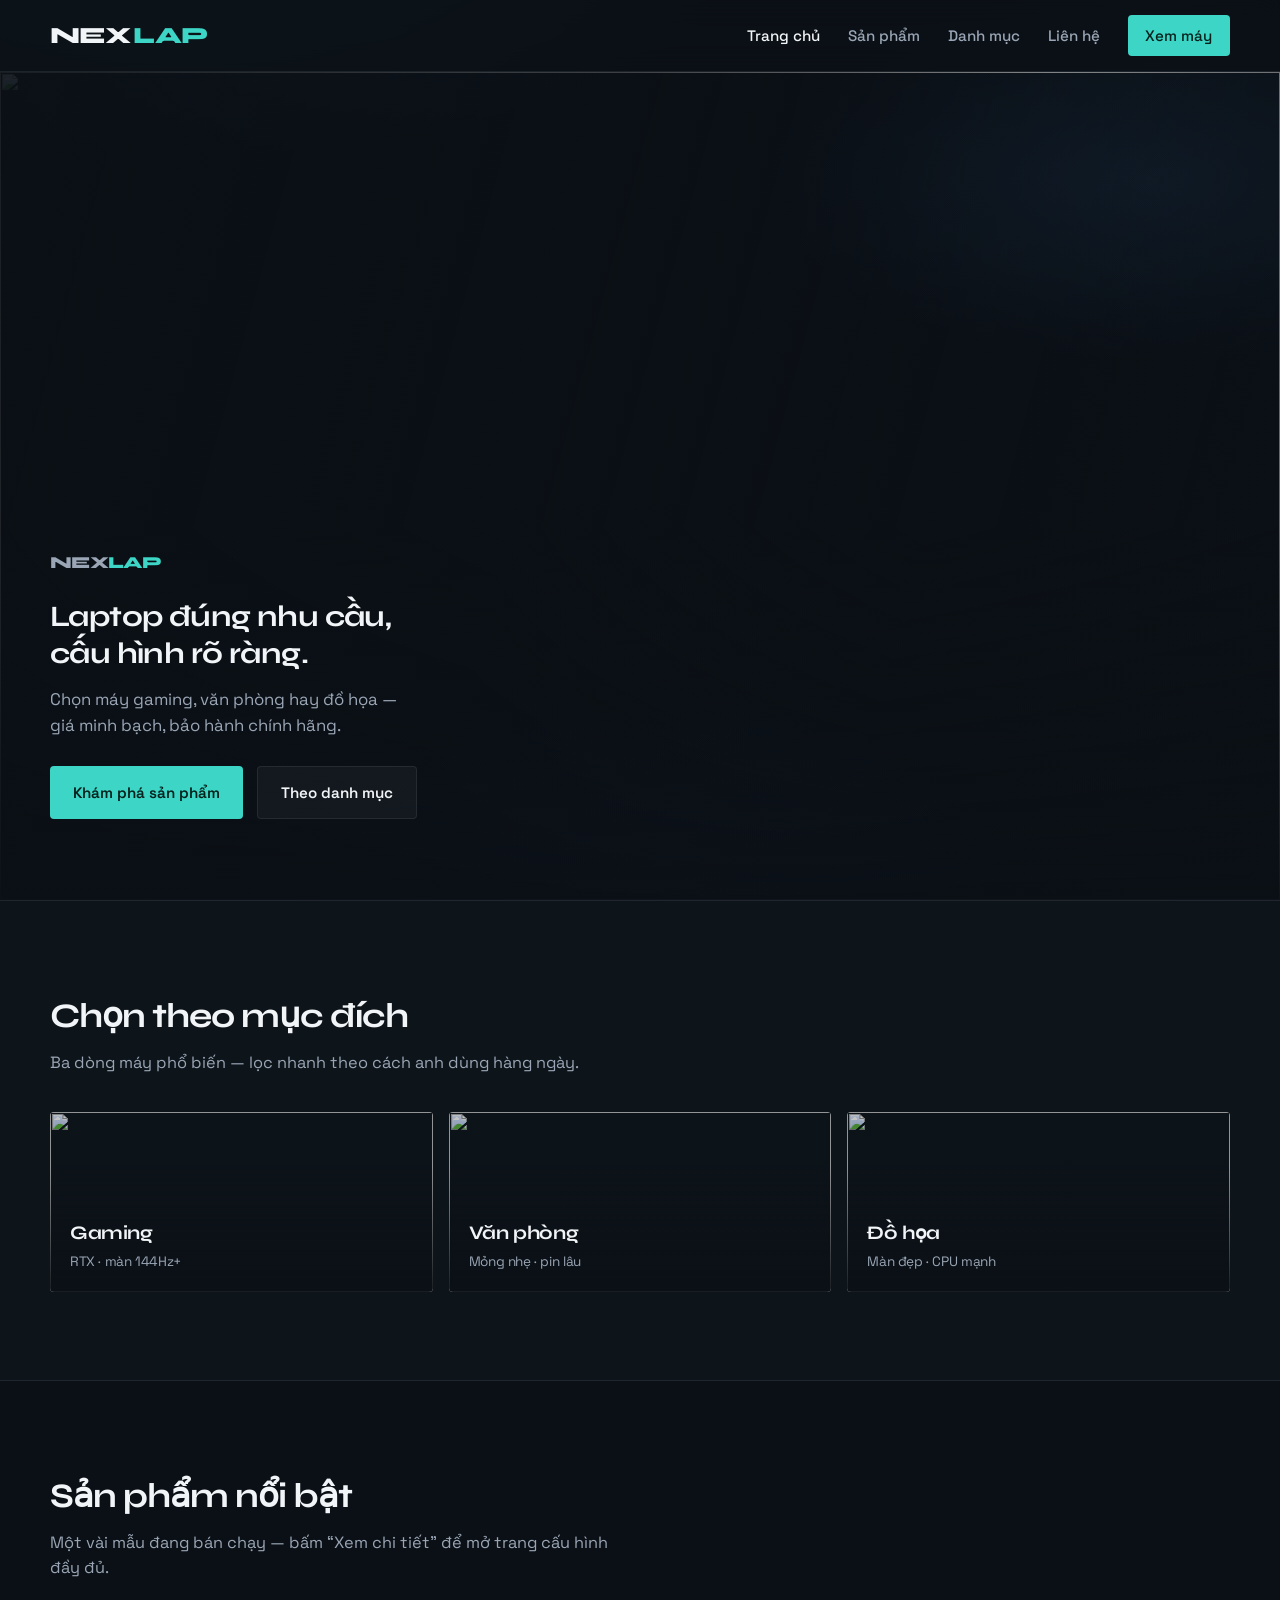
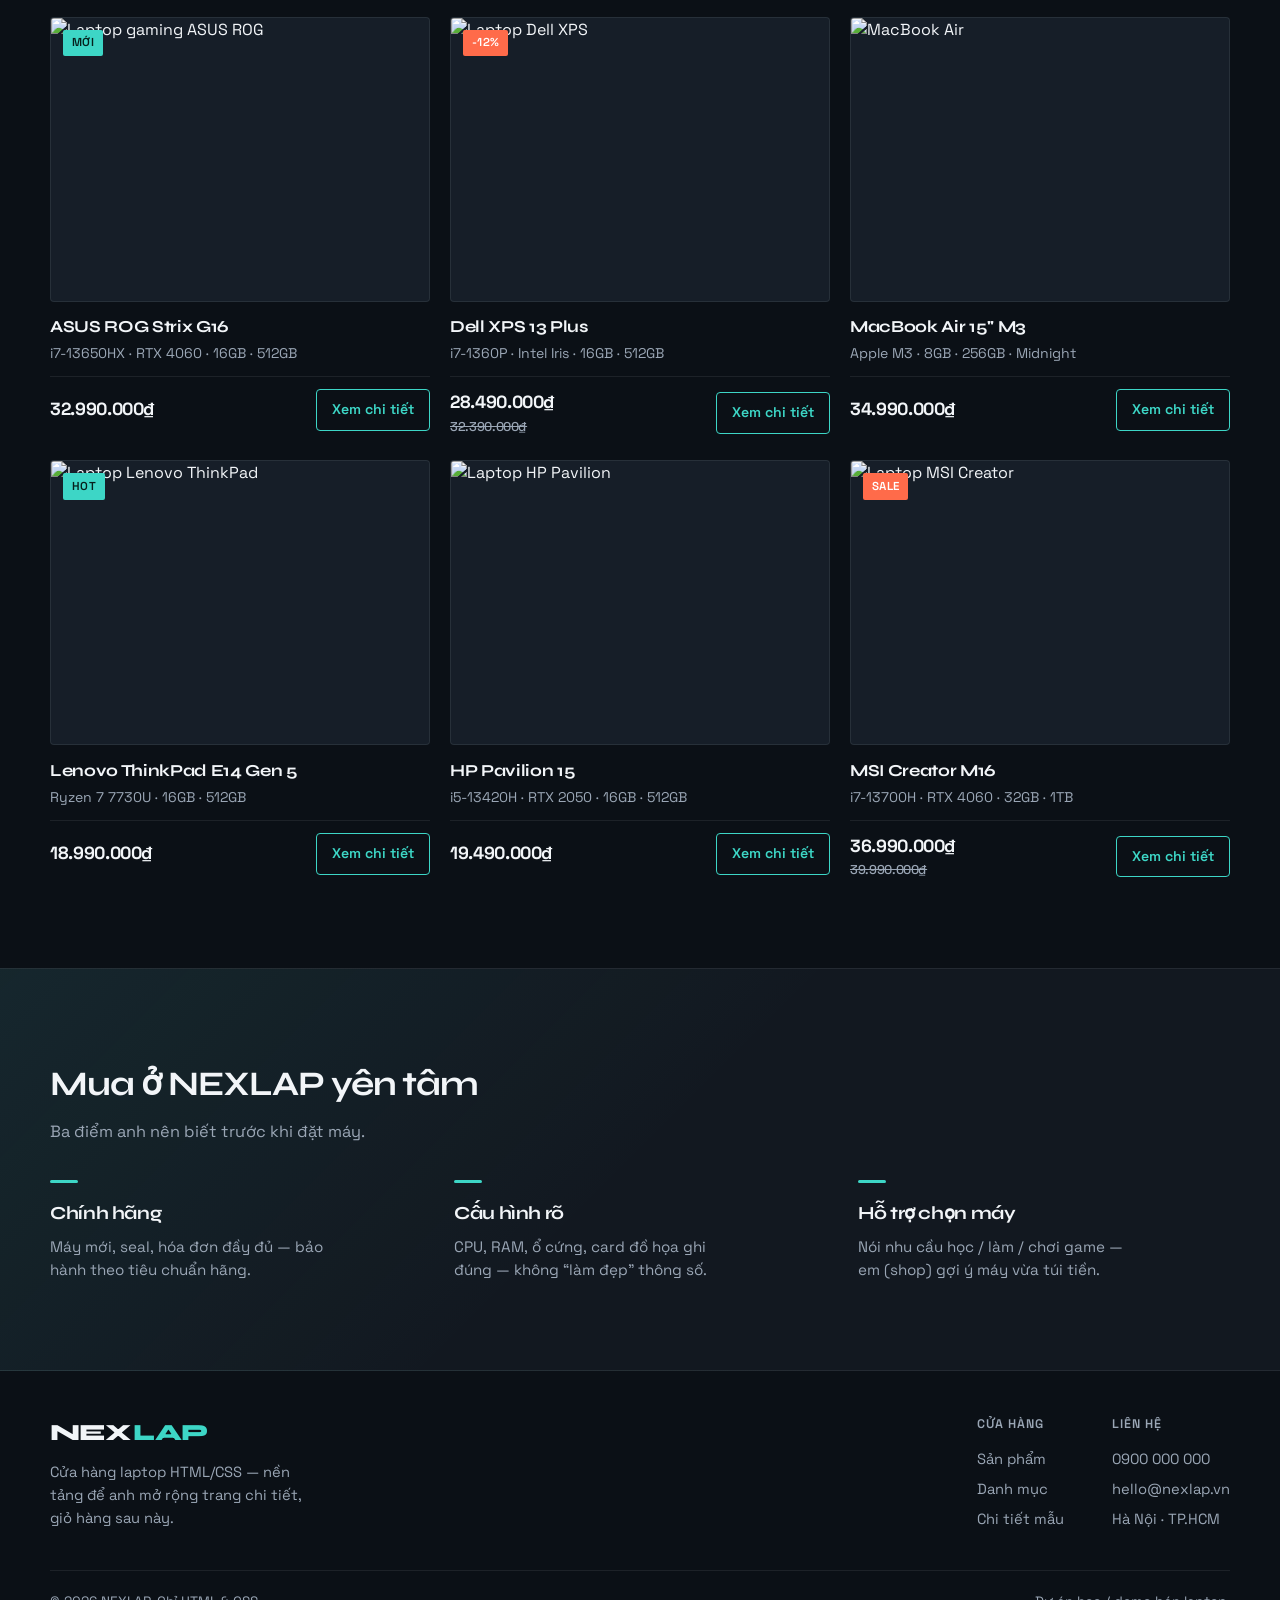
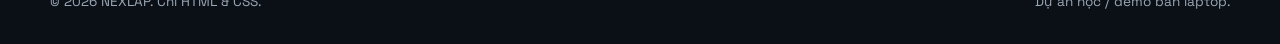
==== commit 12e537af: "them trang danh muc" ====
--- a/index.html
+++ b/index.html
@@ -20,7 +20,7 @@
       <nav class="nav" id="main-nav">
         <a href="index.html" aria-current="page">Trang chủ</a>
         <a href="#san-pham">Sản phẩm</a>
-        <a href="#danh-muc">Danh mục</a>
+        <a href="danh-muc.html">Danh mục</a>
         <a href="#lien-he">Liên hệ</a>
         <a class="nav-cta" href="#san-pham">Xem máy</a>
       </nav>
@@ -44,7 +44,7 @@
           <p>Chọn máy gaming, văn phòng hay đồ họa — giá minh bạch, bảo hành chính hãng.</p>
           <div class="hero-actions">
             <a class="btn btn-primary" href="#san-pham">Khám phá sản phẩm</a>
-            <a class="btn btn-ghost" href="#danh-muc">Theo danh mục</a>
+            <a class="btn btn-ghost" href="danh-muc.html">Theo danh mục</a>
           </div>
         </div>
       </div>
@@ -57,7 +57,7 @@
           <p>Ba dòng máy phổ biến — lọc nhanh theo cách anh dùng hàng ngày.</p>
         </div>
         <div class="cat-grid">
-          <a class="cat-link" href="#san-pham">
+          <a class="cat-link" href="danh-muc.html#gaming">
             <img
               src="https://images.unsplash.com/photo-1593640408182-31c70c8268f5?auto=format&fit=crop&w=800&q=80"
               alt=""
@@ -66,7 +66,7 @@
             />
             <strong>Gaming<em>RTX · màn 144Hz+</em></strong>
           </a>
-          <a class="cat-link" href="#san-pham">
+          <a class="cat-link" href="danh-muc.html#van-phong">
             <img
               src="https://images.unsplash.com/photo-1525547719571-a2d4ac882e74?auto=format&fit=crop&w=800&q=80"
               alt=""
@@ -75,7 +75,7 @@
             />
             <strong>Văn phòng<em>Mỏng nhẹ · pin lâu</em></strong>
           </a>
-          <a class="cat-link" href="#san-pham">
+          <a class="cat-link" href="danh-muc.html#do-hoa">
             <img
               src="https://images.unsplash.com/photo-1517336714731-489689fd1ca8?auto=format&fit=crop&w=800&q=80"
               alt=""
@@ -252,8 +252,8 @@
           <div>
             <h4>Cửa hàng</h4>
             <a href="#san-pham">Sản phẩm</a>
-            <a href="#danh-muc">Danh mục</a>
-            <a href="#">Khuyến mãi</a>
+            <a href="danh-muc.html">Danh mục</a>
+            <a href="chi-tiet.html">Chi tiết mẫu</a>
           </div>
           <div>
             <h4>Liên hệ</h4>
--- a/css/style.css
+++ b/css/style.css
@@ -717,6 +717,143 @@
   }
 }
 
+/* ========== Page hero (inner pages) ========== */
+.page-hero {
+  padding: 0 0 0.5rem;
+  border-bottom: 1px solid var(--line);
+  background: rgba(18, 24, 32, 0.45);
+}
+
+.page-hero .breadcrumb {
+  padding-top: 1.35rem;
+}
+
+.page-hero h1 {
+  font-family: "Syne", sans-serif;
+  font-weight: 800;
+  font-size: clamp(1.85rem, 4vw, 2.6rem);
+  letter-spacing: -0.03em;
+  margin: 1rem 0 0.55rem;
+  line-height: 1.15;
+}
+
+.page-hero p {
+  color: var(--text-muted);
+  max-width: 40ch;
+  margin-bottom: 1.75rem;
+  font-size: 1.05rem;
+}
+
+.visually-hidden {
+  position: absolute;
+  width: 1px;
+  height: 1px;
+  padding: 0;
+  margin: -1px;
+  overflow: hidden;
+  clip: rect(0, 0, 0, 0);
+  white-space: nowrap;
+  border: 0;
+}
+
+/* ========== Catalog / Danh mục ========== */
+.catalog {
+  padding-top: 2rem;
+}
+
+.filter-bar {
+  display: flex;
+  flex-wrap: wrap;
+  gap: 0.55rem;
+  margin-bottom: 2rem;
+}
+
+.filter-chip {
+  display: inline-flex;
+  align-items: center;
+  padding: 0.55rem 1.05rem;
+  font-size: 0.9rem;
+  font-weight: 600;
+  border: 1px solid var(--line);
+  border-radius: var(--radius);
+  color: var(--text-muted);
+  cursor: pointer;
+  transition: color 0.2s var(--ease), border-color 0.2s var(--ease), background 0.2s var(--ease);
+}
+
+.filter-chip:hover {
+  color: var(--text);
+  border-color: rgba(61, 214, 198, 0.4);
+}
+
+.catalog:has(#cat-all:checked) .filter-chip[for="cat-all"],
+.catalog:has(#cat-gaming:checked) .filter-chip[for="cat-gaming"],
+.catalog:has(#cat-office:checked) .filter-chip[for="cat-office"],
+.catalog:has(#cat-design:checked) .filter-chip[for="cat-design"] {
+  background: var(--accent);
+  border-color: var(--accent);
+  color: #06201c;
+}
+
+.catalog-panels {
+  display: grid;
+  gap: 3rem;
+}
+
+.cat-panel {
+  scroll-margin-top: calc(var(--header-h) + 1rem);
+}
+
+.catalog:has(#cat-gaming:checked) .cat-panel:not([data-cat="gaming"]),
+.catalog:has(#cat-office:checked) .cat-panel:not([data-cat="office"]),
+.catalog:has(#cat-design:checked) .cat-panel:not([data-cat="design"]) {
+  display: none;
+}
+
+.cat-banner {
+  position: relative;
+  min-height: 160px;
+  border-radius: var(--radius);
+  overflow: hidden;
+  margin-bottom: 1.5rem;
+  border: 1px solid var(--line);
+}
+
+.cat-banner img {
+  position: absolute;
+  inset: 0;
+  width: 100%;
+  height: 100%;
+  object-fit: cover;
+}
+
+.cat-banner::after {
+  content: "";
+  position: absolute;
+  inset: 0;
+  background: linear-gradient(100deg, rgba(11, 16, 22, 0.92) 0%, rgba(11, 16, 22, 0.55) 55%, rgba(11, 16, 22, 0.35) 100%);
+}
+
+.cat-banner-text {
+  position: relative;
+  z-index: 1;
+  padding: 1.5rem 1.5rem;
+  max-width: 32rem;
+}
+
+.cat-banner-text h2 {
+  font-family: "Syne", sans-serif;
+  font-weight: 800;
+  font-size: clamp(1.4rem, 2.8vw, 1.85rem);
+  letter-spacing: -0.02em;
+  margin-bottom: 0.35rem;
+}
+
+.cat-banner-text p {
+  color: var(--text-muted);
+  font-size: 0.98rem;
+}
+
 /* ========== Product detail ========== */
 .breadcrumb {
   display: flex;
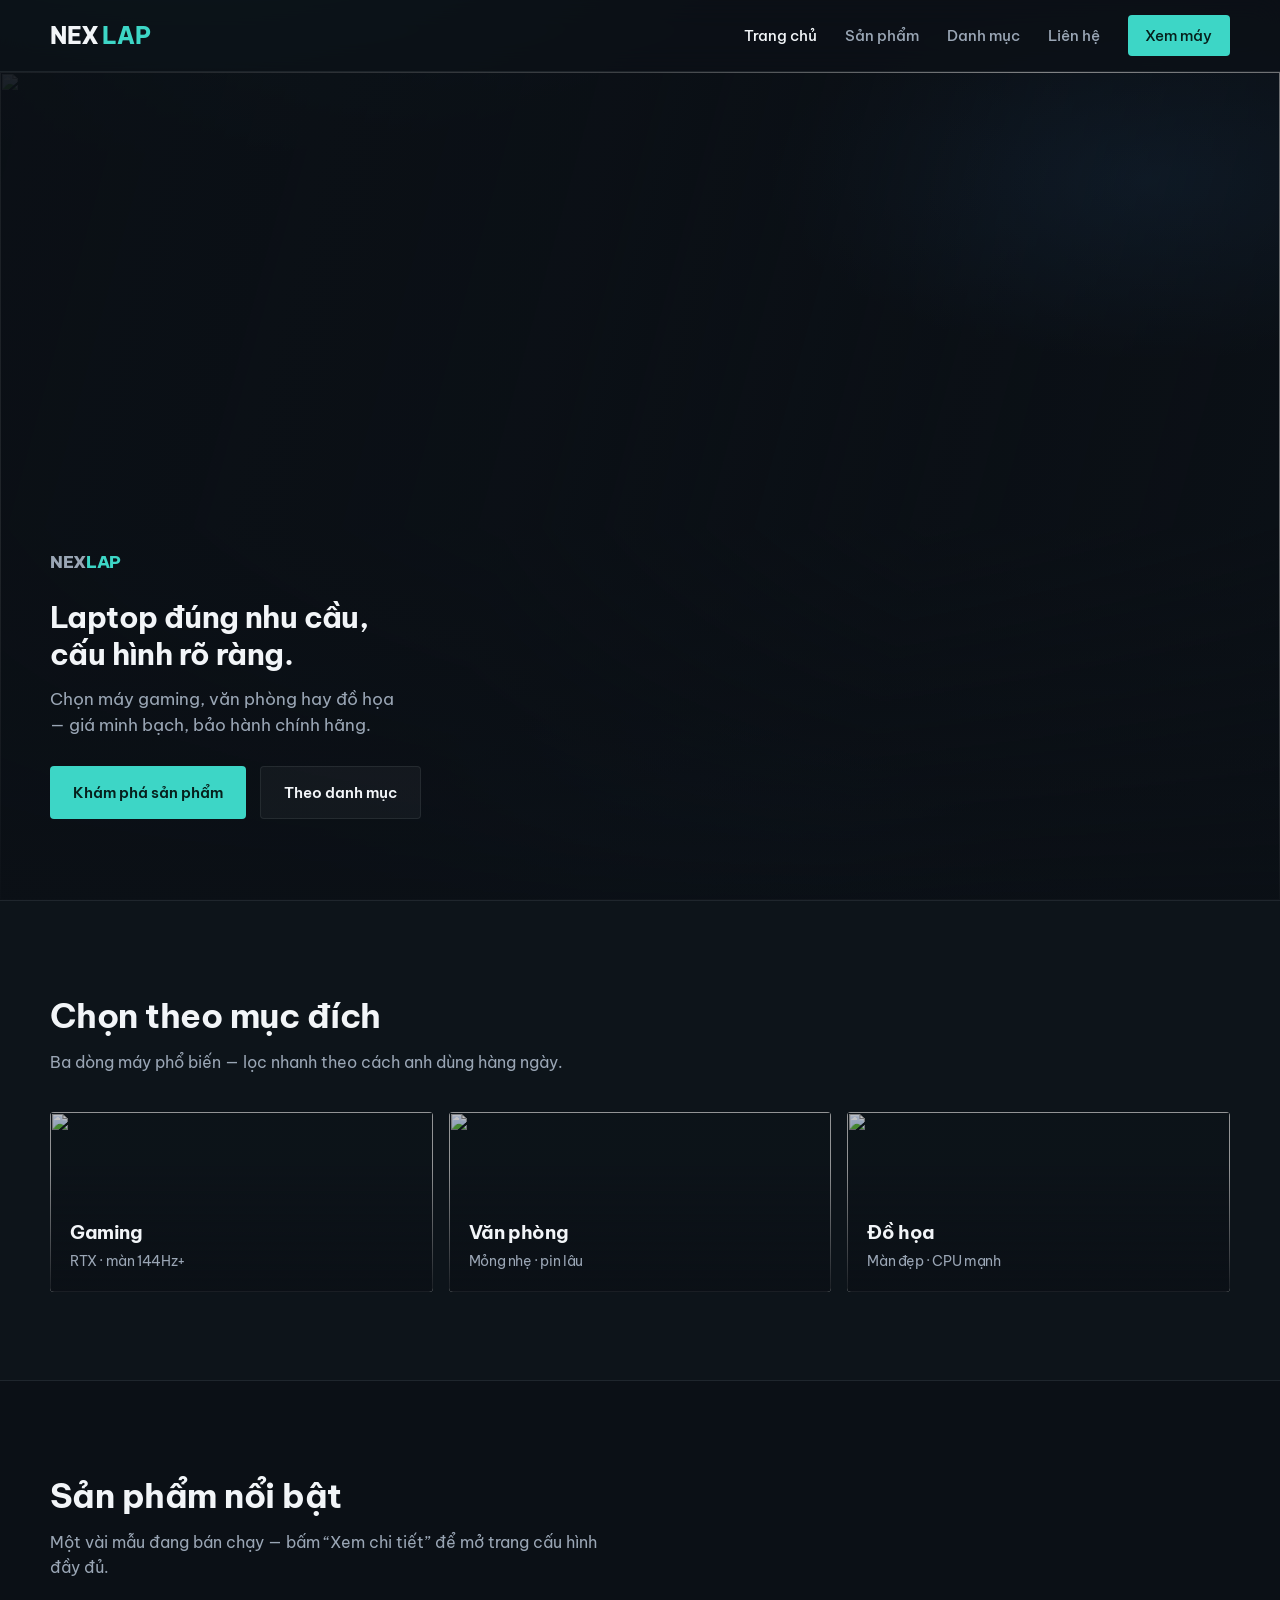
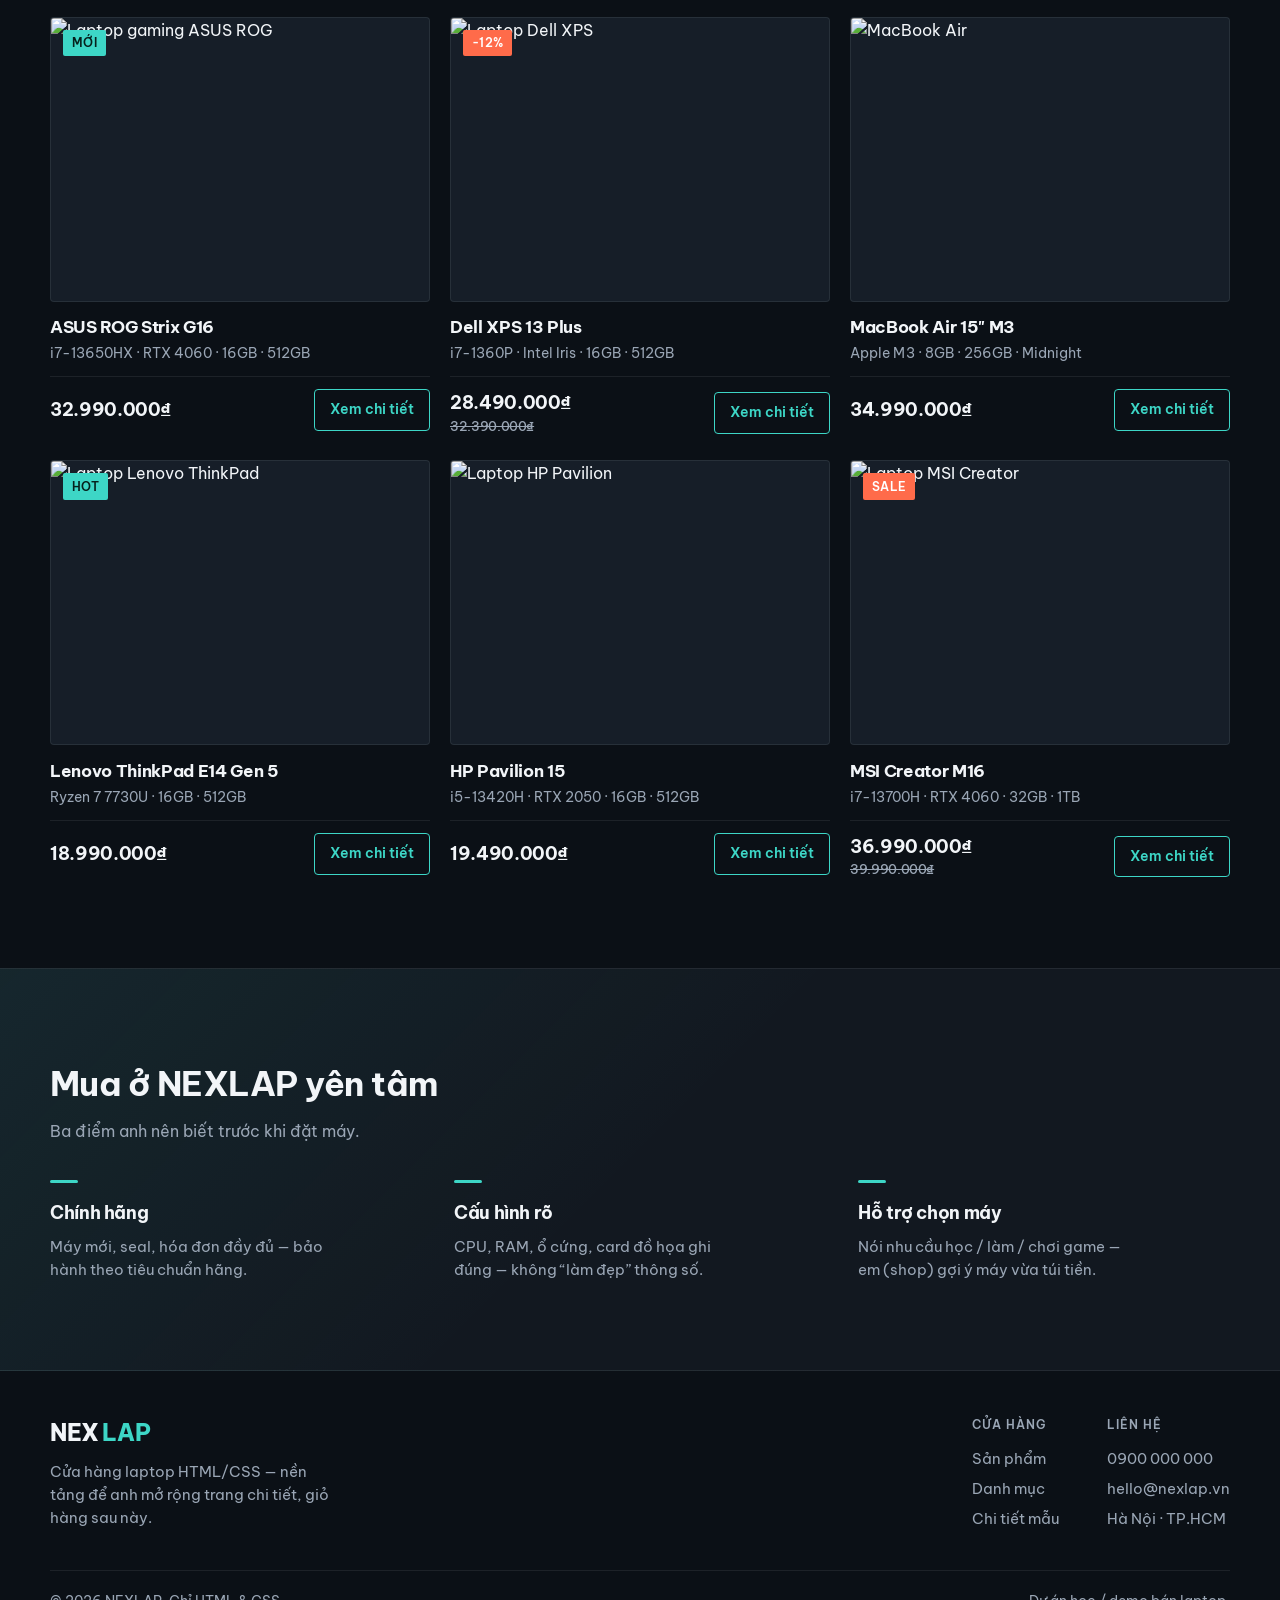
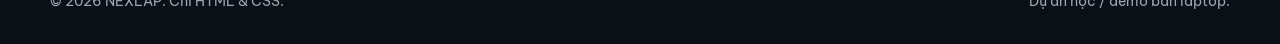
==== commit c2296153: "them trang lien he" ====
--- a/index.html
+++ b/index.html
@@ -21,7 +21,7 @@
         <a href="index.html" aria-current="page">Trang chủ</a>
         <a href="#san-pham">Sản phẩm</a>
         <a href="danh-muc.html">Danh mục</a>
-        <a href="#lien-he">Liên hệ</a>
+        <a href="lien-he.html">Liên hệ</a>
         <a class="nav-cta" href="#san-pham">Xem máy</a>
       </nav>
     </div>
@@ -241,7 +241,7 @@
     </section>
   </main>
 
-  <footer class="site-footer" id="lien-he">
+  <footer class="site-footer">
     <div class="container">
       <div class="footer-top">
         <div class="footer-brand">
@@ -259,7 +259,7 @@
             <h4>Liên hệ</h4>
             <a href="tel:0900000000">0900 000 000</a>
             <a href="mailto:hello@nexlap.vn">hello@nexlap.vn</a>
-            <a href="#">Hà Nội · TP.HCM</a>
+            <a href="lien-he.html">Hà Nội · TP.HCM</a>
           </div>
         </div>
       </div>
--- a/css/style.css
+++ b/css/style.css
@@ -1,7 +1,8 @@
 /* ========== NEXLAP — Laptop Store ========== */
-@import url("https://fonts.googleapis.com/css2?family=Space+Grotesk:wght@400;500;600;700&family=Syne:wght@600;700;800&display=swap");
+@import url("https://fonts.googleapis.com/css2?family=Be+Vietnam+Pro:wght@400;500;600;700;800&display=swap");
 
 :root {
+  --font: "Be Vietnam Pro", sans-serif;
   --bg: #0b1016;
   --bg-elevated: #121820;
   --surface: #161e28;
@@ -31,7 +32,7 @@
 }
 
 body {
-  font-family: "Space Grotesk", sans-serif;
+  font-family: var(--font);
   background: var(--bg);
   color: var(--text);
   line-height: 1.55;
@@ -103,10 +104,10 @@
 }
 
 .brand {
-  font-family: "Syne", sans-serif;
+  font-family: var(--font);
   font-weight: 800;
   font-size: 1.45rem;
-  letter-spacing: -0.03em;
+  letter-spacing: -0.015em;
   display: inline-flex;
   align-items: baseline;
   gap: 0.15em;
@@ -253,11 +254,11 @@
 }
 
 .hero-brand {
-  font-family: "Syne", sans-serif;
+  font-family: var(--font);
   font-weight: 800;
   font-size: clamp(2.8rem, 7vw, 4.75rem);
-  letter-spacing: -0.04em;
-  line-height: 0.95;
+  letter-spacing: -0.02em;
+  line-height: 1.05;
   margin-bottom: 1.15rem;
 }
 
@@ -266,7 +267,7 @@
 }
 
 .hero h1 {
-  font-family: "Syne", sans-serif;
+  font-family: var(--font);
   font-weight: 700;
   font-size: clamp(1.35rem, 2.8vw, 1.85rem);
   letter-spacing: -0.02em;
@@ -336,10 +337,10 @@
 }
 
 .section-head h2 {
-  font-family: "Syne", sans-serif;
+  font-family: var(--font);
   font-weight: 700;
   font-size: clamp(1.65rem, 3.2vw, 2.15rem);
-  letter-spacing: -0.03em;
+  letter-spacing: -0.015em;
   margin-bottom: 0.5rem;
 }
 
@@ -407,7 +408,7 @@
   left: 0;
   right: 0;
   z-index: 2;
-  font-family: "Syne", sans-serif;
+  font-family: var(--font);
   font-size: 1.2rem;
   font-weight: 700;
   letter-spacing: -0.02em;
@@ -416,7 +417,7 @@
 .cat-link em {
   display: block;
   font-style: normal;
-  font-family: "Space Grotesk", sans-serif;
+  font-family: var(--font);
   font-size: 0.85rem;
   font-weight: 400;
   color: var(--text-muted);
@@ -495,7 +496,7 @@
 }
 
 .product-body h3 {
-  font-family: "Syne", sans-serif;
+  font-family: var(--font);
   font-size: 1.05rem;
   font-weight: 700;
   letter-spacing: -0.02em;
@@ -563,7 +564,7 @@
 }
 
 .promise-item h3 {
-  font-family: "Syne", sans-serif;
+  font-family: var(--font);
   font-size: 1.15rem;
   font-weight: 700;
   margin-bottom: 0.45rem;
@@ -729,10 +730,10 @@
 }
 
 .page-hero h1 {
-  font-family: "Syne", sans-serif;
+  font-family: var(--font);
   font-weight: 800;
   font-size: clamp(1.85rem, 4vw, 2.6rem);
-  letter-spacing: -0.03em;
+  letter-spacing: -0.015em;
   margin: 1rem 0 0.55rem;
   line-height: 1.15;
 }
@@ -842,7 +843,7 @@
 }
 
 .cat-banner-text h2 {
-  font-family: "Syne", sans-serif;
+  font-family: var(--font);
   font-weight: 800;
   font-size: clamp(1.4rem, 2.8vw, 1.85rem);
   letter-spacing: -0.02em;
@@ -852,6 +853,224 @@
 .cat-banner-text p {
   color: var(--text-muted);
   font-size: 0.98rem;
+}
+
+/* ========== Contact ========== */
+.contact {
+  padding-top: 2.5rem;
+}
+
+.contact-layout {
+  display: grid;
+  grid-template-columns: 0.95fr 1.05fr;
+  gap: clamp(2rem, 5vw, 3.5rem);
+  align-items: start;
+}
+
+.contact-aside h2,
+.contact-form-wrap h2 {
+  font-family: var(--font);
+  font-weight: 800;
+  font-size: clamp(1.35rem, 2.5vw, 1.65rem);
+  letter-spacing: -0.02em;
+  margin-bottom: 0.65rem;
+}
+
+.contact-intro,
+.contact-form-note {
+  color: var(--text-muted);
+  font-size: 0.98rem;
+  margin-bottom: 1.5rem;
+  max-width: 38ch;
+}
+
+.contact-list {
+  display: grid;
+  gap: 1rem;
+  margin-bottom: 2rem;
+  padding-bottom: 1.75rem;
+  border-bottom: 1px solid var(--line);
+}
+
+.contact-label {
+  display: block;
+  font-size: 0.75rem;
+  font-weight: 600;
+  letter-spacing: 0.06em;
+  text-transform: uppercase;
+  color: var(--text-muted);
+  margin-bottom: 0.2rem;
+}
+
+.contact-list a,
+.contact-list span:not(.contact-label) {
+  font-size: 1.05rem;
+  font-weight: 500;
+}
+
+.contact-list a {
+  color: var(--accent);
+  transition: opacity 0.2s;
+}
+
+.contact-list a:hover {
+  opacity: 0.85;
+}
+
+.contact-stores {
+  display: grid;
+  gap: 1.15rem;
+}
+
+.store h3 {
+  font-family: var(--font);
+  font-size: 1.05rem;
+  font-weight: 700;
+  margin-bottom: 0.3rem;
+}
+
+.store h3::before {
+  content: "";
+  display: inline-block;
+  width: 8px;
+  height: 8px;
+  margin-right: 0.45rem;
+  border-radius: 50%;
+  background: var(--accent);
+  vertical-align: 0.1em;
+}
+
+.store p {
+  color: var(--text-muted);
+  font-size: 0.95rem;
+  padding-left: 1.05rem;
+}
+
+.contact-form-wrap {
+  padding: 1.75rem;
+  background: var(--bg-elevated);
+  border: 1px solid var(--line);
+  border-radius: var(--radius);
+}
+
+.contact-form {
+  display: grid;
+  gap: 1.1rem;
+}
+
+.field-row {
+  display: grid;
+  grid-template-columns: 1fr 1fr;
+  gap: 1.1rem;
+}
+
+.field {
+  display: grid;
+  gap: 0.4rem;
+}
+
+.field label {
+  font-size: 0.88rem;
+  font-weight: 600;
+  color: var(--text-muted);
+}
+
+.field input,
+.field select,
+.field textarea {
+  width: 100%;
+  padding: 0.8rem 0.95rem;
+  font: inherit;
+  font-size: 0.95rem;
+  color: var(--text);
+  background: var(--surface);
+  border: 1px solid var(--line);
+  border-radius: var(--radius);
+  outline: none;
+  transition: border-color 0.2s var(--ease), box-shadow 0.2s var(--ease);
+}
+
+.field input::placeholder,
+.field textarea::placeholder {
+  color: rgba(154, 166, 181, 0.7);
+}
+
+.field input:focus,
+.field select:focus,
+.field textarea:focus {
+  border-color: rgba(61, 214, 198, 0.55);
+  box-shadow: 0 0 0 3px var(--accent-soft);
+}
+
+.field select {
+  appearance: none;
+  background-image: linear-gradient(45deg, transparent 50%, var(--text-muted) 50%),
+    linear-gradient(135deg, var(--text-muted) 50%, transparent 50%);
+  background-position: calc(100% - 18px) calc(50% - 3px), calc(100% - 12px) calc(50% - 3px);
+  background-size: 6px 6px, 6px 6px;
+  background-repeat: no-repeat;
+  padding-right: 2.25rem;
+  cursor: pointer;
+}
+
+.field select option {
+  background: var(--surface);
+  color: var(--text);
+}
+
+.field textarea {
+  resize: vertical;
+  min-height: 120px;
+}
+
+.contact-form .btn {
+  justify-self: start;
+  margin-top: 0.25rem;
+}
+
+.contact-map {
+  padding-top: 0;
+}
+
+.map-placeholder {
+  display: grid;
+  place-content: center;
+  gap: 0.35rem;
+  text-align: center;
+  min-height: 220px;
+  border: 1px dashed rgba(61, 214, 198, 0.35);
+  border-radius: var(--radius);
+  background:
+    radial-gradient(circle at 30% 40%, rgba(61, 214, 198, 0.08), transparent 45%),
+    radial-gradient(circle at 70% 60%, rgba(40, 90, 140, 0.15), transparent 40%),
+    var(--surface);
+}
+
+.map-placeholder p {
+  font-family: var(--font);
+  font-weight: 700;
+  font-size: 1.15rem;
+}
+
+.map-placeholder span {
+  color: var(--text-muted);
+  font-size: 0.9rem;
+}
+
+@media (max-width: 900px) {
+  .contact-layout {
+    grid-template-columns: 1fr;
+  }
+}
+
+@media (max-width: 720px) {
+  .field-row {
+    grid-template-columns: 1fr;
+  }
+
+  .contact-form-wrap {
+    padding: 1.25rem;
+  }
 }
 
 /* ========== Product detail ========== */
@@ -968,10 +1187,10 @@
 }
 
 .detail-info h1 {
-  font-family: "Syne", sans-serif;
+  font-family: var(--font);
   font-weight: 800;
   font-size: clamp(1.75rem, 3.5vw, 2.35rem);
-  letter-spacing: -0.03em;
+  letter-spacing: -0.015em;
   line-height: 1.15;
   margin-bottom: 0.4rem;
 }
@@ -993,10 +1212,10 @@
 }
 
 .detail-price {
-  font-family: "Syne", sans-serif;
+  font-family: var(--font);
   font-size: clamp(1.65rem, 3vw, 2rem);
   font-weight: 800;
-  letter-spacing: -0.03em;
+  letter-spacing: -0.015em;
   color: var(--accent);
 }
 
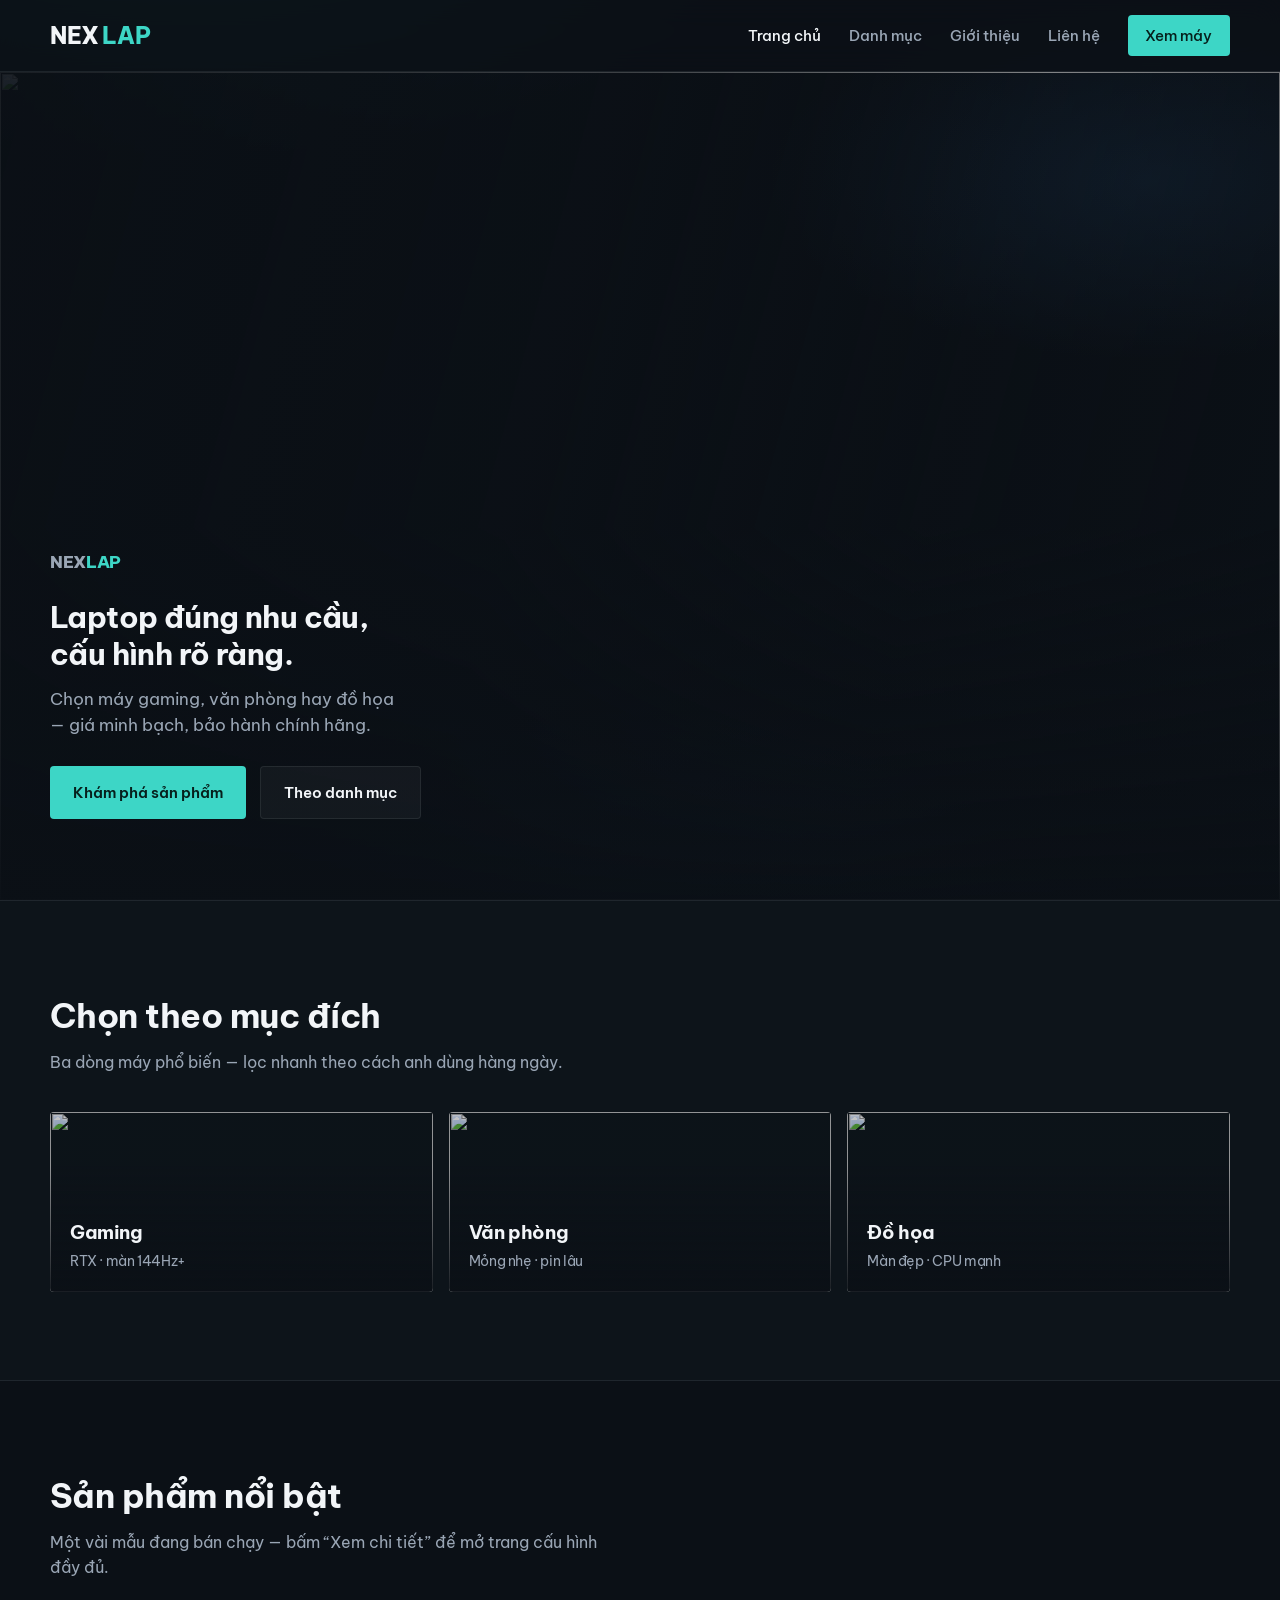
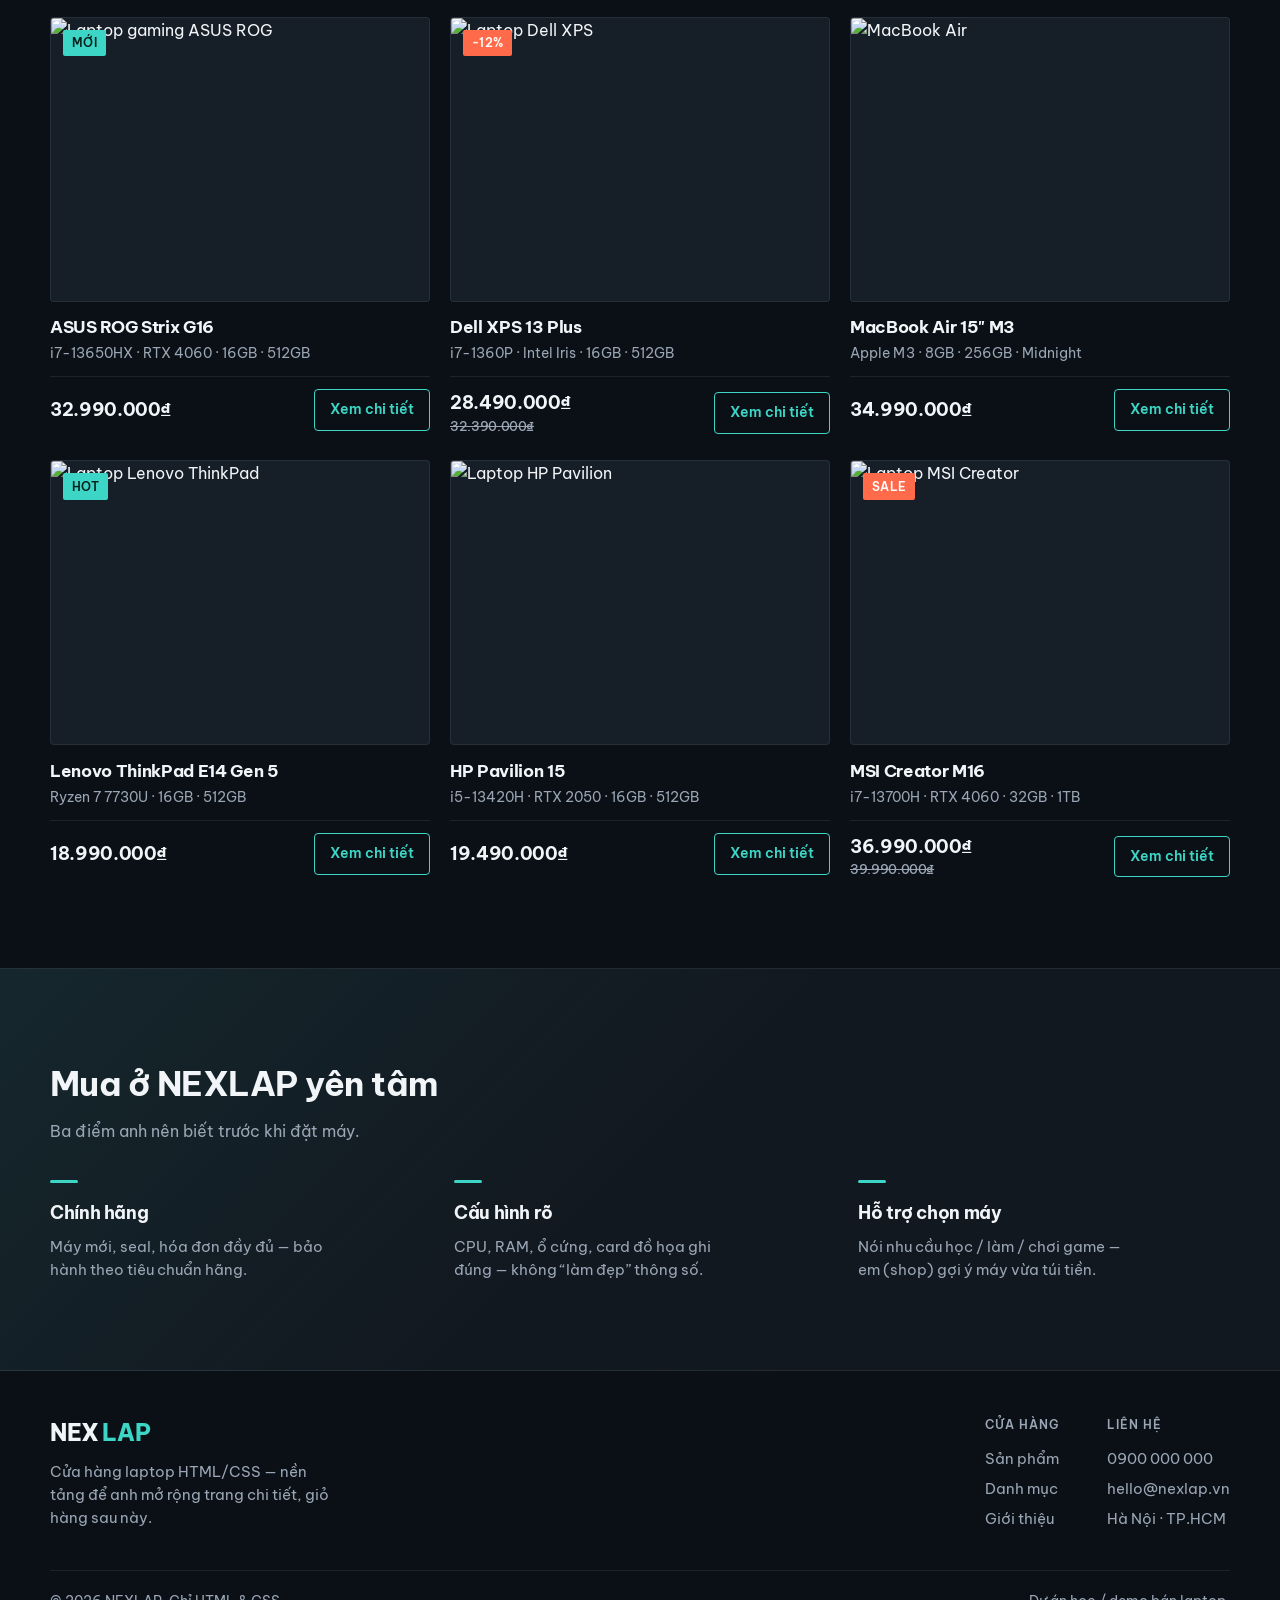
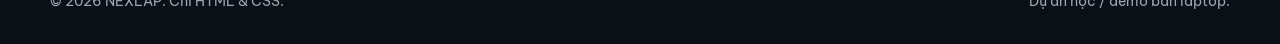
==== commit a83aad87: "them trang gioi thieu" ====
--- a/index.html
+++ b/index.html
@@ -19,8 +19,8 @@
 
       <nav class="nav" id="main-nav">
         <a href="index.html" aria-current="page">Trang chủ</a>
-        <a href="#san-pham">Sản phẩm</a>
         <a href="danh-muc.html">Danh mục</a>
+        <a href="gioi-thieu.html">Giới thiệu</a>
         <a href="lien-he.html">Liên hệ</a>
         <a class="nav-cta" href="#san-pham">Xem máy</a>
       </nav>
@@ -253,7 +253,7 @@
             <h4>Cửa hàng</h4>
             <a href="#san-pham">Sản phẩm</a>
             <a href="danh-muc.html">Danh mục</a>
-            <a href="chi-tiet.html">Chi tiết mẫu</a>
+            <a href="gioi-thieu.html">Giới thiệu</a>
           </div>
           <div>
             <h4>Liên hệ</h4>
--- a/css/style.css
+++ b/css/style.css
@@ -855,6 +855,138 @@
   font-size: 0.98rem;
 }
 
+/* ========== About / Giới thiệu ========== */
+.about-story {
+  padding-top: 2.5rem;
+}
+
+.about-story-layout {
+  display: grid;
+  grid-template-columns: 1.1fr 0.9fr;
+  gap: clamp(1.75rem, 4vw, 3rem);
+  align-items: center;
+}
+
+.about-story-media {
+  border-radius: var(--radius);
+  overflow: hidden;
+  border: 1px solid var(--line);
+  aspect-ratio: 4 / 3;
+  background: var(--surface);
+}
+
+.about-story-media img {
+  width: 100%;
+  height: 100%;
+  object-fit: cover;
+}
+
+.about-story-text h2 {
+  font-family: var(--font);
+  font-weight: 800;
+  font-size: clamp(1.45rem, 2.8vw, 1.85rem);
+  letter-spacing: -0.015em;
+  margin-bottom: 0.85rem;
+}
+
+.about-story-text p {
+  color: var(--text-muted);
+  margin-bottom: 0.9rem;
+  max-width: 38ch;
+}
+
+.about-story-text .btn {
+  margin-top: 0.75rem;
+}
+
+.about-values {
+  border-top: 1px solid var(--line);
+  border-bottom: 1px solid var(--line);
+  background: rgba(18, 24, 32, 0.45);
+}
+
+.steps-list {
+  list-style: none;
+  display: grid;
+  grid-template-columns: repeat(4, 1fr);
+  gap: 1.25rem;
+  counter-reset: step;
+}
+
+.steps-list li {
+  position: relative;
+  padding-top: 2.75rem;
+  border-top: 1px solid var(--line);
+}
+
+.steps-list li::before {
+  counter-increment: step;
+  content: "0" counter(step);
+  position: absolute;
+  top: 0.85rem;
+  left: 0;
+  font-family: var(--font);
+  font-weight: 800;
+  font-size: 0.95rem;
+  color: var(--accent);
+  letter-spacing: 0.04em;
+}
+
+.steps-list strong {
+  display: block;
+  font-size: 1.05rem;
+  font-weight: 700;
+  margin-bottom: 0.4rem;
+}
+
+.steps-list span {
+  display: block;
+  color: var(--text-muted);
+  font-size: 0.92rem;
+}
+
+.about-cta {
+  padding-top: 0;
+}
+
+.about-cta-inner {
+  padding: clamp(2rem, 5vw, 3rem);
+  border: 1px solid var(--line);
+  border-radius: var(--radius);
+  background:
+    radial-gradient(ellipse 70% 80% at 10% 50%, rgba(61, 214, 198, 0.12), transparent 55%),
+    var(--bg-elevated);
+}
+
+.about-cta-inner h2 {
+  font-family: var(--font);
+  font-weight: 800;
+  font-size: clamp(1.45rem, 3vw, 1.95rem);
+  letter-spacing: -0.015em;
+  margin-bottom: 0.45rem;
+}
+
+.about-cta-inner p {
+  color: var(--text-muted);
+  margin-bottom: 1.35rem;
+}
+
+@media (max-width: 900px) {
+  .about-story-layout {
+    grid-template-columns: 1fr;
+  }
+
+  .steps-list {
+    grid-template-columns: repeat(2, 1fr);
+  }
+}
+
+@media (max-width: 720px) {
+  .steps-list {
+    grid-template-columns: 1fr;
+  }
+}
+
 /* ========== Contact ========== */
 .contact {
   padding-top: 2.5rem;
